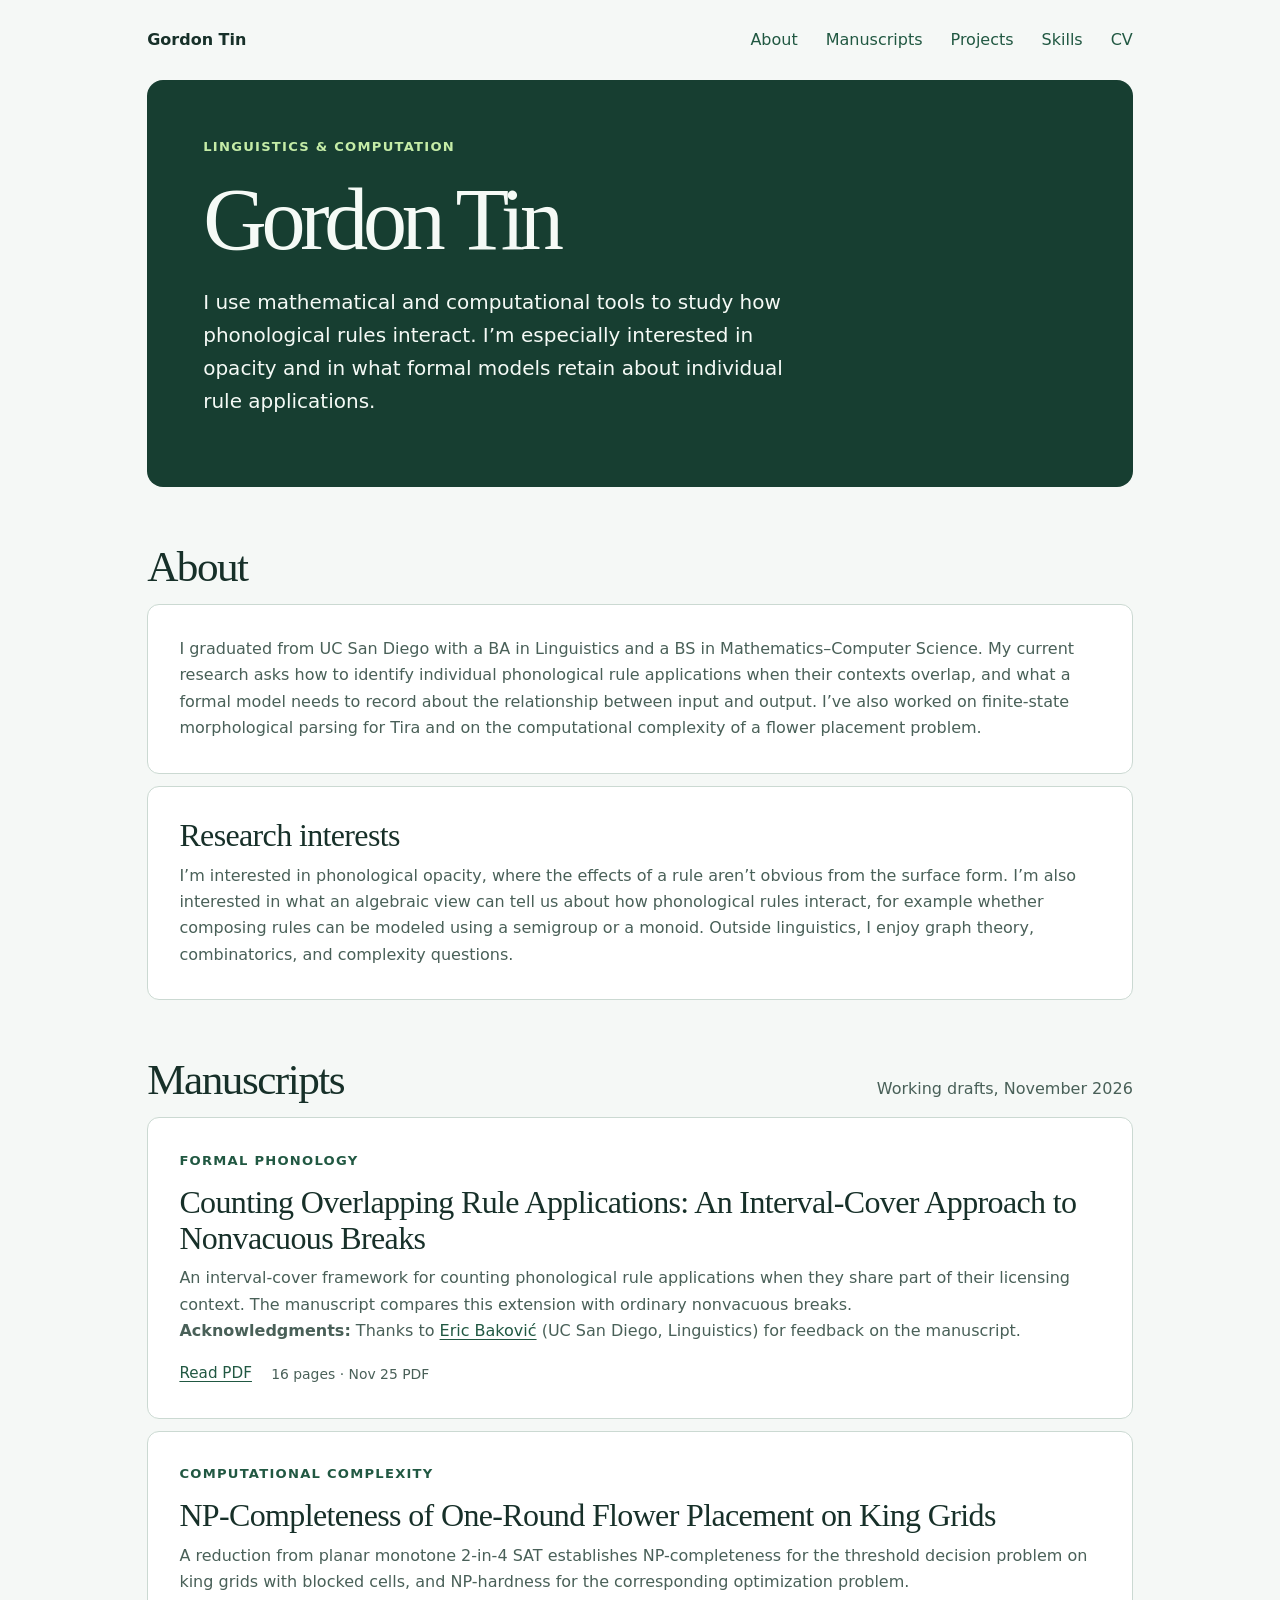
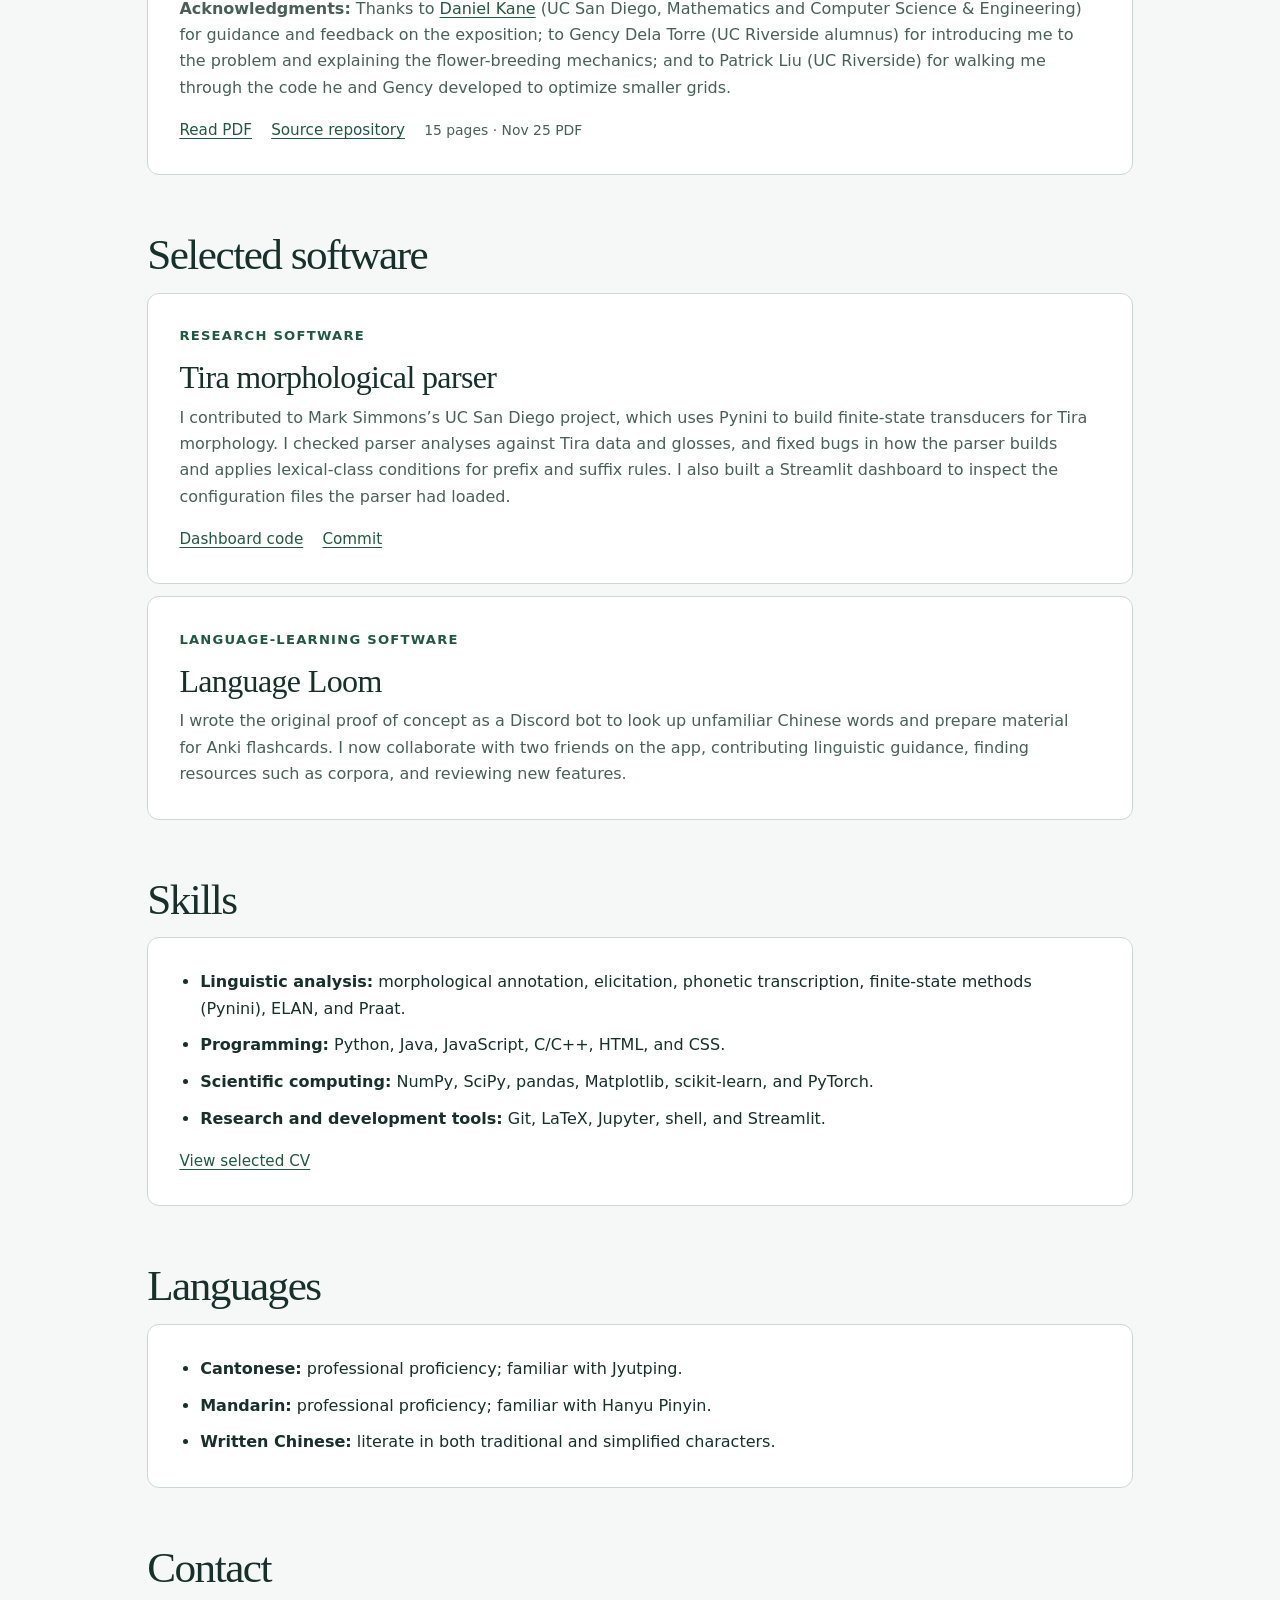
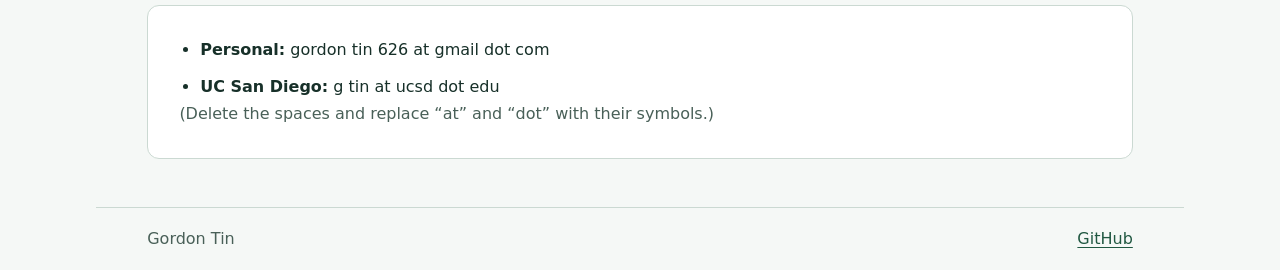
==== index.html @ 1d224414 "Highlight algebraic questions about phonological rule composition" ====
<!doctype html>
<html lang="en"><head><meta charset="utf-8"><meta name="viewport" content="width=device-width, initial-scale=1">
<title>Gordon Tin | Research</title><meta name="description" content="Gordon Tin’s research on phonological rule interaction and computational complexity.">
<link rel="stylesheet" href="style.css"></head>
<body>
<a class="skip" href="#main">Skip to content</a>
<header class="shell head"><a class="brand" href="./">Gordon Tin</a><nav aria-label="Main"><a href="#about">About</a><a href="#papers">Manuscripts</a><a href="#projects">Projects</a><a href="#skills">Skills</a><a href="cv.html">CV</a></nav></header>
<main id="main" class="shell">
<section class="hero" aria-labelledby="name">
<div><p class="eyebrow">Linguistics &amp; computation</p><h1 id="name">Gordon Tin</h1><p class="lead">I use mathematical and computational tools to study how phonological rules interact. I’m especially interested in opacity and in what formal models retain about individual rule applications.</p></div>
</section>
<section id="about" aria-labelledby="about-title">
<div class="section-head"><h2 id="about-title">About</h2></div>
<div class="entry">
<p>I graduated from UC San Diego with a BA in Linguistics and a BS in Mathematics–Computer Science. My current research asks how to identify individual phonological rule applications when their contexts overlap, and what a formal model needs to record about the relationship between input and output. I’ve also worked on finite-state morphological parsing for Tira and on the computational complexity of a flower placement problem.</p>
</div>
<div class="entry">
<h3>Research interests</h3>
<p>I’m interested in phonological opacity, where the effects of a rule aren’t obvious from the surface form. I’m also interested in what an algebraic view can tell us about how phonological rules interact, for example whether composing rules can be modeled using a semigroup or a monoid. Outside linguistics, I enjoy graph theory, combinatorics, and complexity questions.</p>
</div>
</section>
<section id="papers" aria-labelledby="papers-title">
<div class="section-head"><h2 id="papers-title">Manuscripts</h2><p>Working drafts, November 2026</p></div>
<article class="entry">
<p class="eyebrow">Formal phonology</p>
<h3>Counting Overlapping Rule Applications: An Interval-Cover Approach to Nonvacuous Breaks</h3>
<p>An interval-cover framework for counting phonological rule applications when they share part of their licensing context. The manuscript compares this extension with ordinary nonvacuous breaks.</p>
<p><strong>Acknowledgments:</strong> Thanks to <a href="https://linguistics.ucsd.edu/people/faculty/profiles/eric-bakovic.html">Eric Baković</a> (UC San Diego, Linguistics) for feedback on the manuscript.</p>
<div class="links"><a href="papers/overlapping-rule-applications.pdf">Read PDF</a><span>16 pages · Nov 25 PDF</span></div>
</article>
<article class="entry">
<p class="eyebrow">Computational complexity</p>
<h3>NP-Completeness of One-Round Flower Placement on King Grids</h3>
<p>A reduction from planar monotone 2-in-4 SAT establishes NP-completeness for the threshold decision problem on king grids with blocked cells, and NP-hardness for the corresponding optimization problem.</p>
<p><strong>Acknowledgments:</strong> Thanks to <a href="https://cse.ucsd.edu/people/faculty-profiles/daniel-m-kane">Daniel Kane</a> (UC San Diego, Mathematics and Computer Science &amp; Engineering) for guidance and feedback on the exposition; to Gency Dela Torre (UC Riverside alumnus) for introducing me to the problem and explaining the flower-breeding mechanics; and to Patrick Liu (UC Riverside) for walking me through the code he and Gency developed to optimize smaller grids.</p>
<div class="links"><a href="papers/flower-placement.pdf">Read PDF</a><a href="https://github.com/Eurypema/The-Flower-Placement-Optimization-Problem-Complexity-and-Approximations">Source repository</a><span>15 pages · Nov 25 PDF</span></div>
</article>
</section>
<section id="projects" aria-labelledby="projects-title">
<div class="section-head"><h2 id="projects-title">Selected software</h2></div>
<article class="entry"><p class="eyebrow">Research software</p><h3>Tira morphological parser</h3><p>I contributed to Mark Simmons’s UC San Diego project, which uses Pynini to build finite-state transducers for Tira morphology. I checked parser analyses against Tira data and glosses, and fixed bugs in how the parser builds and applies lexical-class conditions for prefix and suffix rules. I also built a Streamlit dashboard to inspect the configuration files the parser had loaded.</p>
<div class="links"><a href="https://github.com/markjosims/parC/blob/e9a578e240103ad35767c88d731b998d30eb1cf1/src/app.py#L142-L204">Dashboard code</a><a href="https://github.com/markjosims/parC/commit/e9a578e240103ad35767c88d731b998d30eb1cf1">Commit</a></div></article>
<article class="entry">
<p class="eyebrow">Language-learning software</p>
<h3>Language Loom</h3>
<p>I wrote the original proof of concept as a Discord bot to look up unfamiliar Chinese words and prepare material for Anki flashcards. I now collaborate with two friends on the app, contributing linguistic guidance, finding resources such as corpora, and reviewing new features.</p>
</article>
</section>
<section id="skills" aria-labelledby="skills-title">
<div class="section-head"><h2 id="skills-title">Skills</h2></div>
<div class="entry">
<ul>
<li><strong>Linguistic analysis:</strong> morphological annotation, elicitation, phonetic transcription, finite-state methods (Pynini), ELAN, and Praat.</li>
<li><strong>Programming:</strong> Python, Java, JavaScript, C/C++, HTML, and CSS.</li>
<li><strong>Scientific computing:</strong> NumPy, SciPy, pandas, Matplotlib, scikit-learn, and PyTorch.</li>
<li><strong>Research and development tools:</strong> Git, LaTeX, Jupyter, shell, and Streamlit.</li>
</ul>
<div class="links"><a href="cv.html">View selected CV</a></div>
</div>
</section>
<section id="languages" aria-labelledby="languages-title">
<div class="section-head"><h2 id="languages-title">Languages</h2></div>
<div class="entry">
<ul>
<li><strong>Cantonese:</strong> professional proficiency; familiar with Jyutping.</li>
<li><strong>Mandarin:</strong> professional proficiency; familiar with Hanyu Pinyin.</li>
<li><strong>Written Chinese:</strong> literate in both traditional and simplified characters.</li>
</ul>
</div>
</section>
<section id="contact" aria-labelledby="contact-title">
<div class="section-head"><h2 id="contact-title">Contact</h2></div>
<div class="entry">
<ul>
<li><strong>Personal:</strong> gordon tin 626 at gmail dot com</li>
<li><strong>UC San Diego:</strong> g tin at ucsd dot edu</li>
</ul>
<p>(Delete the spaces and replace “at” and “dot” with their symbols.)</p>
</div>
</section>
</main>
<footer class="shell foot"><span>Gordon Tin</span><a href="https://github.com/Eurypema">GitHub</a></footer>
</body></html>
---- style.css ----
:root{color-scheme:light;--page:#f5f8f6;--paper:#fff;--ink:#173029;--muted:#496058;--line:#cbd9d2;--forest:#173e31;--accent:#215842}*{box-sizing:border-box}html{scroll-behavior:smooth}body{margin:0;background:var(--page);color:var(--ink);font:1rem/1.65 system-ui,sans-serif}.shell{max-width:68rem;margin:auto;padding-inline:clamp(1.15rem,4vw,3.25rem)}a{color:var(--accent);text-underline-offset:.21em}a:hover{text-decoration-thickness:2px}:focus-visible{outline:3px solid #ba690e;outline-offset:5px}.skip{position:absolute;left:1rem;top:-9rem;background:white;padding:.55rem;z-index:2}.skip:focus{top:1rem}.head{display:flex;align-items:center;justify-content:space-between;gap:1rem;min-height:5rem}.head a{text-decoration:none}.head nav{display:flex;flex-wrap:wrap;gap:.15rem clamp(.75rem,3vw,1.75rem)}.head nav a{padding:.45rem 0}.head nav a:hover,.head nav a[aria-current]{text-decoration:underline}.brand{font-weight:760;color:var(--ink);white-space:nowrap}.hero{padding:clamp(1.6rem,5vw,3.5rem);background:var(--forest);color:#f5faf6;border-radius:1rem}.eyebrow{margin:0 0 .85rem;font-size:.82rem;font-weight:760;letter-spacing:.095em;text-transform:uppercase;color:var(--accent)}.hero .eyebrow{color:#c5eca7}h1,h2,h3{font-family:Georgia,'Times New Roman',serif;font-weight:500;line-height:1.12}h1{font-size:clamp(3rem,8vw,5.5rem);letter-spacing:-.06em;margin:0 0 1rem}h2{font-size:clamp(1.95rem,5vw,2.7rem);letter-spacing:-.035em;margin:0}h3{font-size:clamp(1.4rem,3.4vw,2rem);letter-spacing:-.02em;margin:0 0 .55rem}.lead{font-size:clamp(1.06rem,2vw,1.25rem);max-width:38rem;margin:.15rem 0 .8rem}.bio{color:#d1e4d7;margin:0}section+section,.curriculum section{margin-top:clamp(2rem,6vw,3.5rem)}.section-head{display:flex;align-items:baseline;justify-content:space-between;gap:.45rem 1rem;flex-wrap:wrap;margin-bottom:.8rem}.section-head p,.entry p:not(.eyebrow){margin:0;color:var(--muted)}.entry{background:var(--paper);border:1px solid var(--line);border-radius:.75rem;padding:clamp(1.15rem,3.2vw,1.95rem);margin-bottom:.75rem}.entry p:not(.eyebrow){max-width:57rem}.links{display:flex;align-items:center;flex-wrap:wrap;gap:.55rem 1.2rem;margin-top:1.06rem;font-size:.95rem}.links span{color:var(--muted);font-size:.87rem}.primary{display:inline-block;background:var(--accent);color:white;border-radius:.4rem;padding:.43rem .82rem;text-decoration:none;font-weight:700}.primary:hover{background:var(--forest)}.foot{margin-top:3rem;display:flex;justify-content:space-between;gap:1rem;border-top:1px solid var(--line);padding-block:1.1rem;color:var(--muted)}.curriculum{padding-top:1.5rem}.entry ul{margin:0;padding-left:1.3rem}.entry li+li{margin-top:.65rem}@media(max-width:600px){.head{align-items:flex-start;flex-direction:column;justify-content:center;gap:.15rem;padding-block:.65rem}.links{gap:.45rem .85rem}}@media(prefers-reduced-motion:reduce){html{scroll-behavior:auto}}
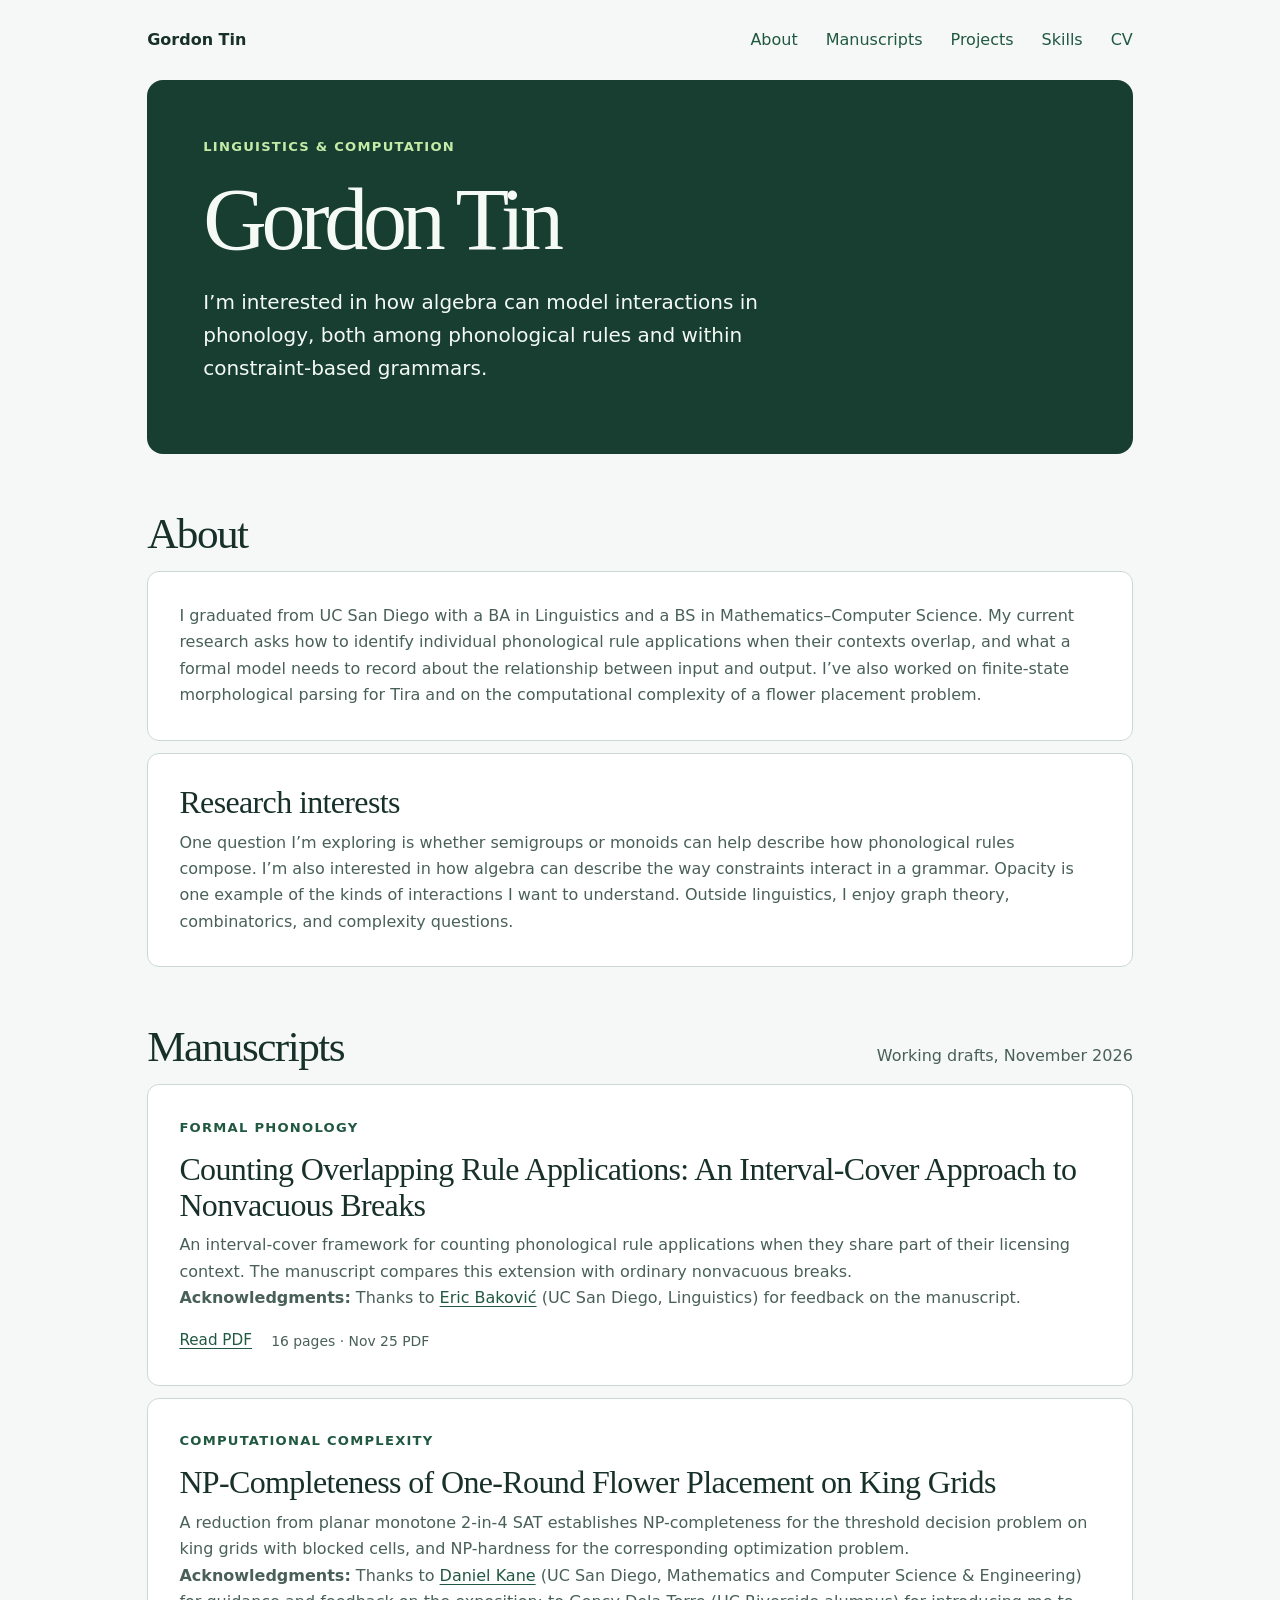
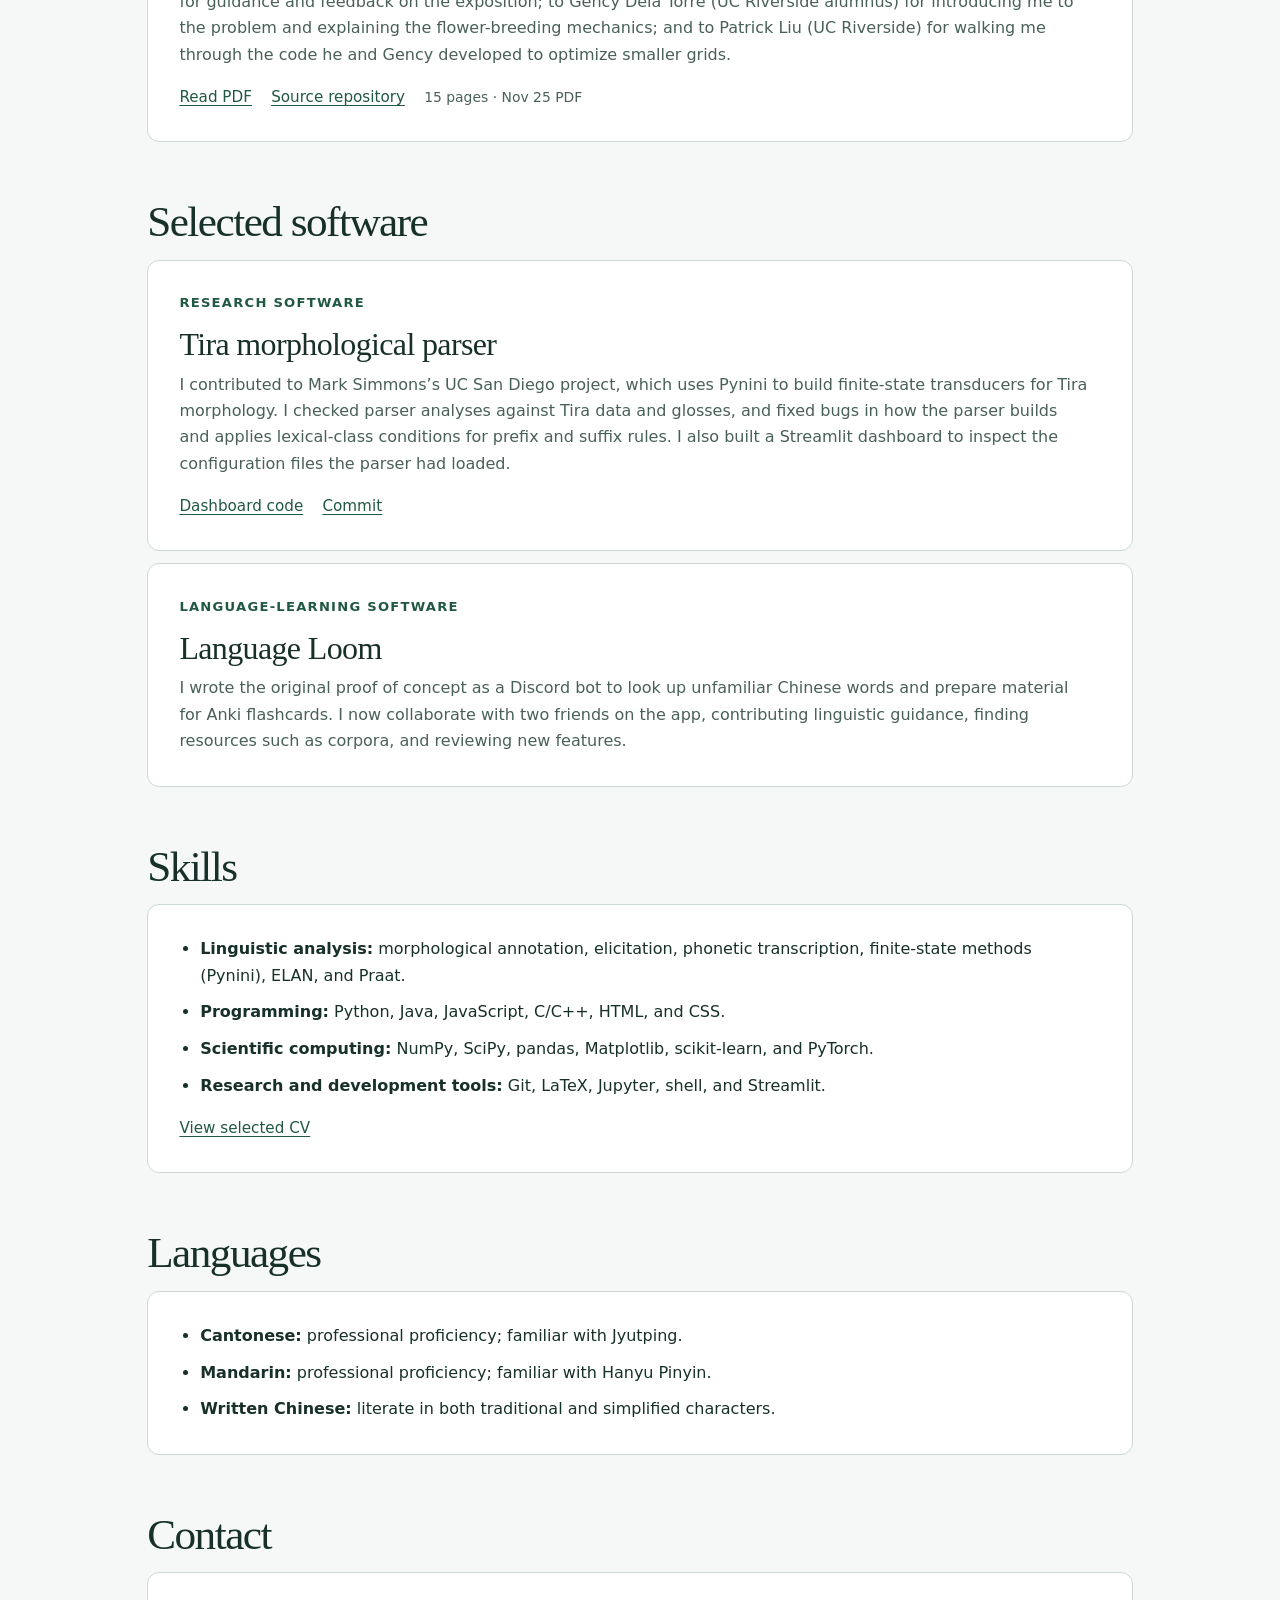
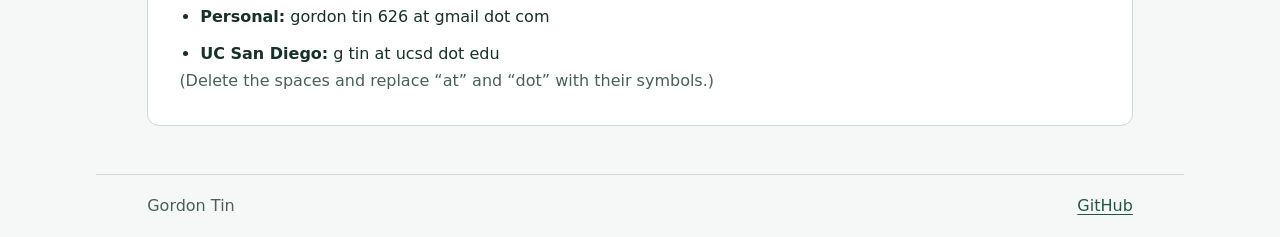
==== commit 7609aeb4: "Center algebraic modeling in the research introduction" ====
--- a/index.html
+++ b/index.html
@@ -7,7 +7,7 @@
 <header class="shell head"><a class="brand" href="./">Gordon Tin</a><nav aria-label="Main"><a href="#about">About</a><a href="#papers">Manuscripts</a><a href="#projects">Projects</a><a href="#skills">Skills</a><a href="cv.html">CV</a></nav></header>
 <main id="main" class="shell">
 <section class="hero" aria-labelledby="name">
-<div><p class="eyebrow">Linguistics &amp; computation</p><h1 id="name">Gordon Tin</h1><p class="lead">I use mathematical and computational tools to study how phonological rules interact. I’m especially interested in opacity and in what formal models retain about individual rule applications.</p></div>
+<div><p class="eyebrow">Linguistics &amp; computation</p><h1 id="name">Gordon Tin</h1><p class="lead">I’m interested in how algebra can model interactions in phonology, both among phonological rules and within constraint-based grammars.</p></div>
 </section>
 <section id="about" aria-labelledby="about-title">
 <div class="section-head"><h2 id="about-title">About</h2></div>
@@ -16,7 +16,7 @@
 </div>
 <div class="entry">
 <h3>Research interests</h3>
-<p>I’m interested in phonological opacity, where the effects of a rule aren’t obvious from the surface form. I’m also interested in what an algebraic view can tell us about how phonological rules interact, for example whether composing rules can be modeled using a semigroup or a monoid. Outside linguistics, I enjoy graph theory, combinatorics, and complexity questions.</p>
+<p>One question I’m exploring is whether semigroups or monoids can help describe how phonological rules compose. I’m also interested in how algebra can describe the way constraints interact in a grammar. Opacity is one example of the kinds of interactions I want to understand. Outside linguistics, I enjoy graph theory, combinatorics, and complexity questions.</p>
 </div>
 </section>
 <section id="papers" aria-labelledby="papers-title">
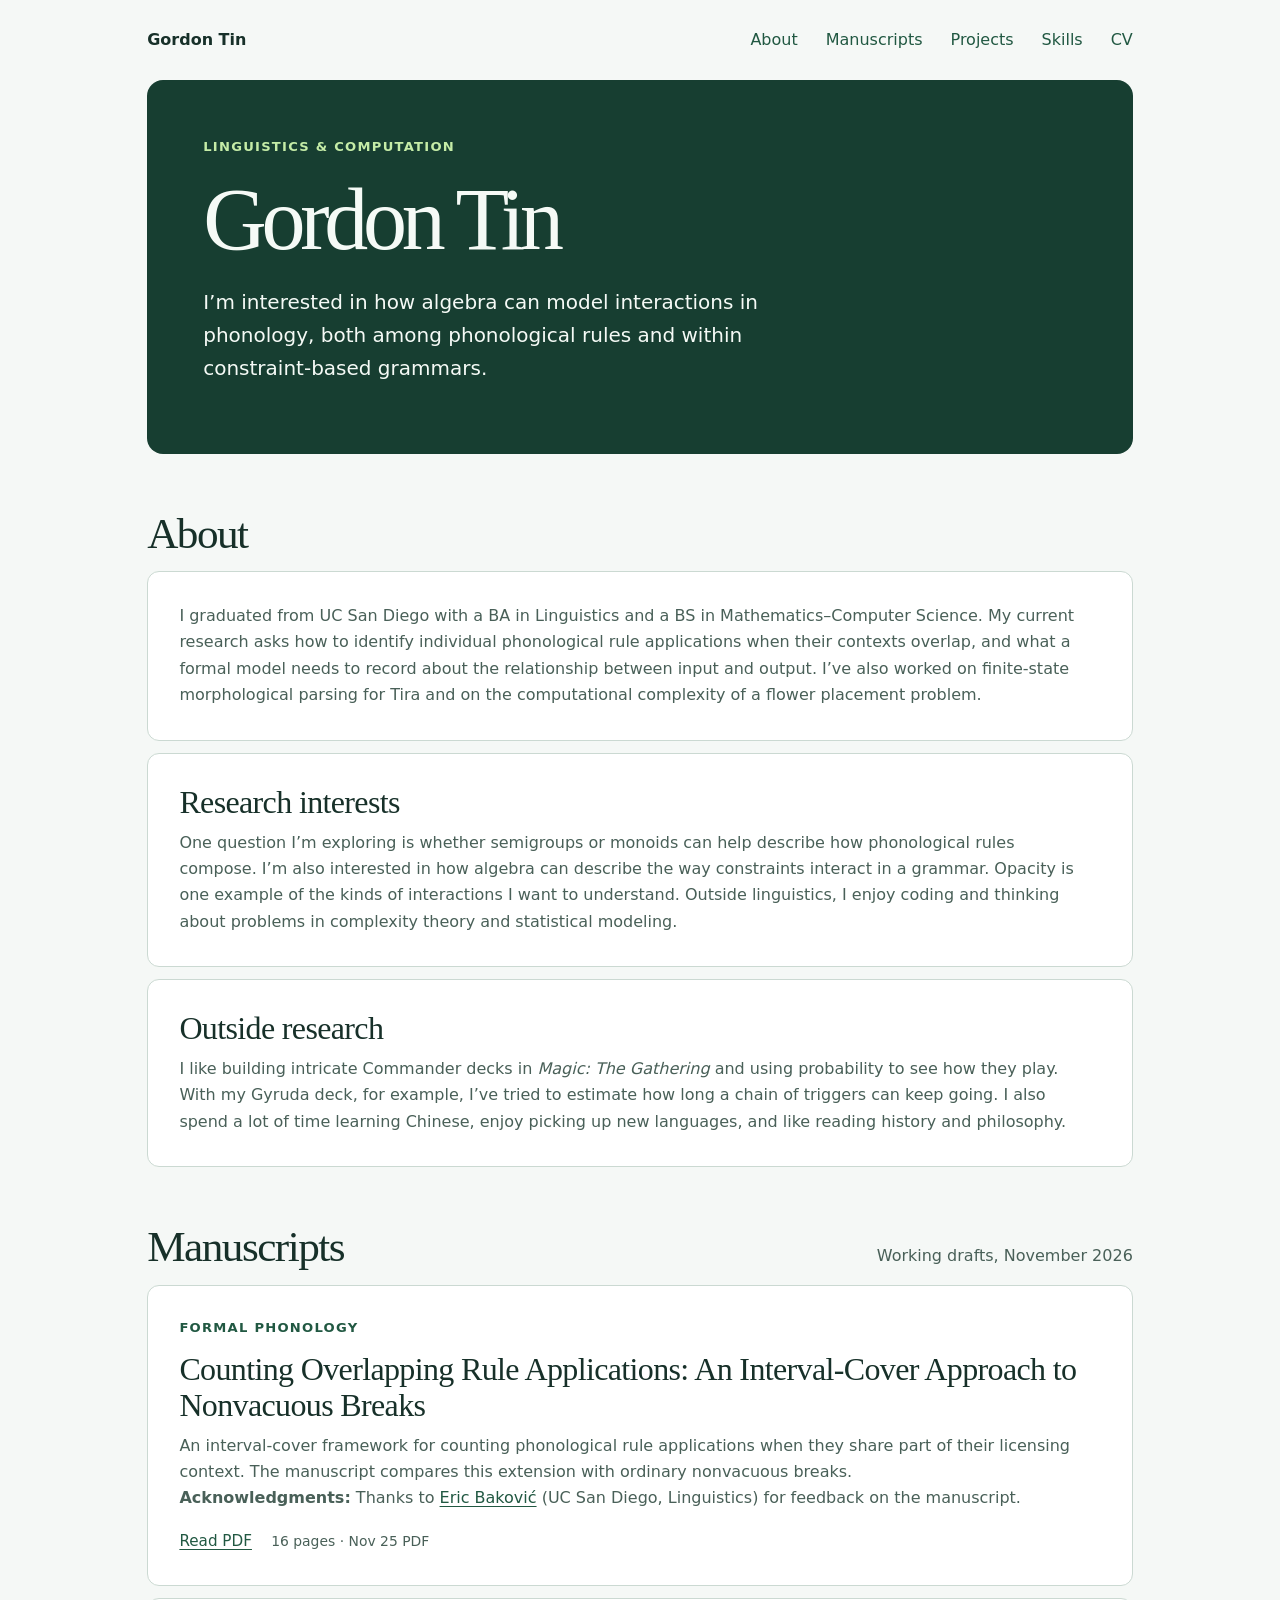
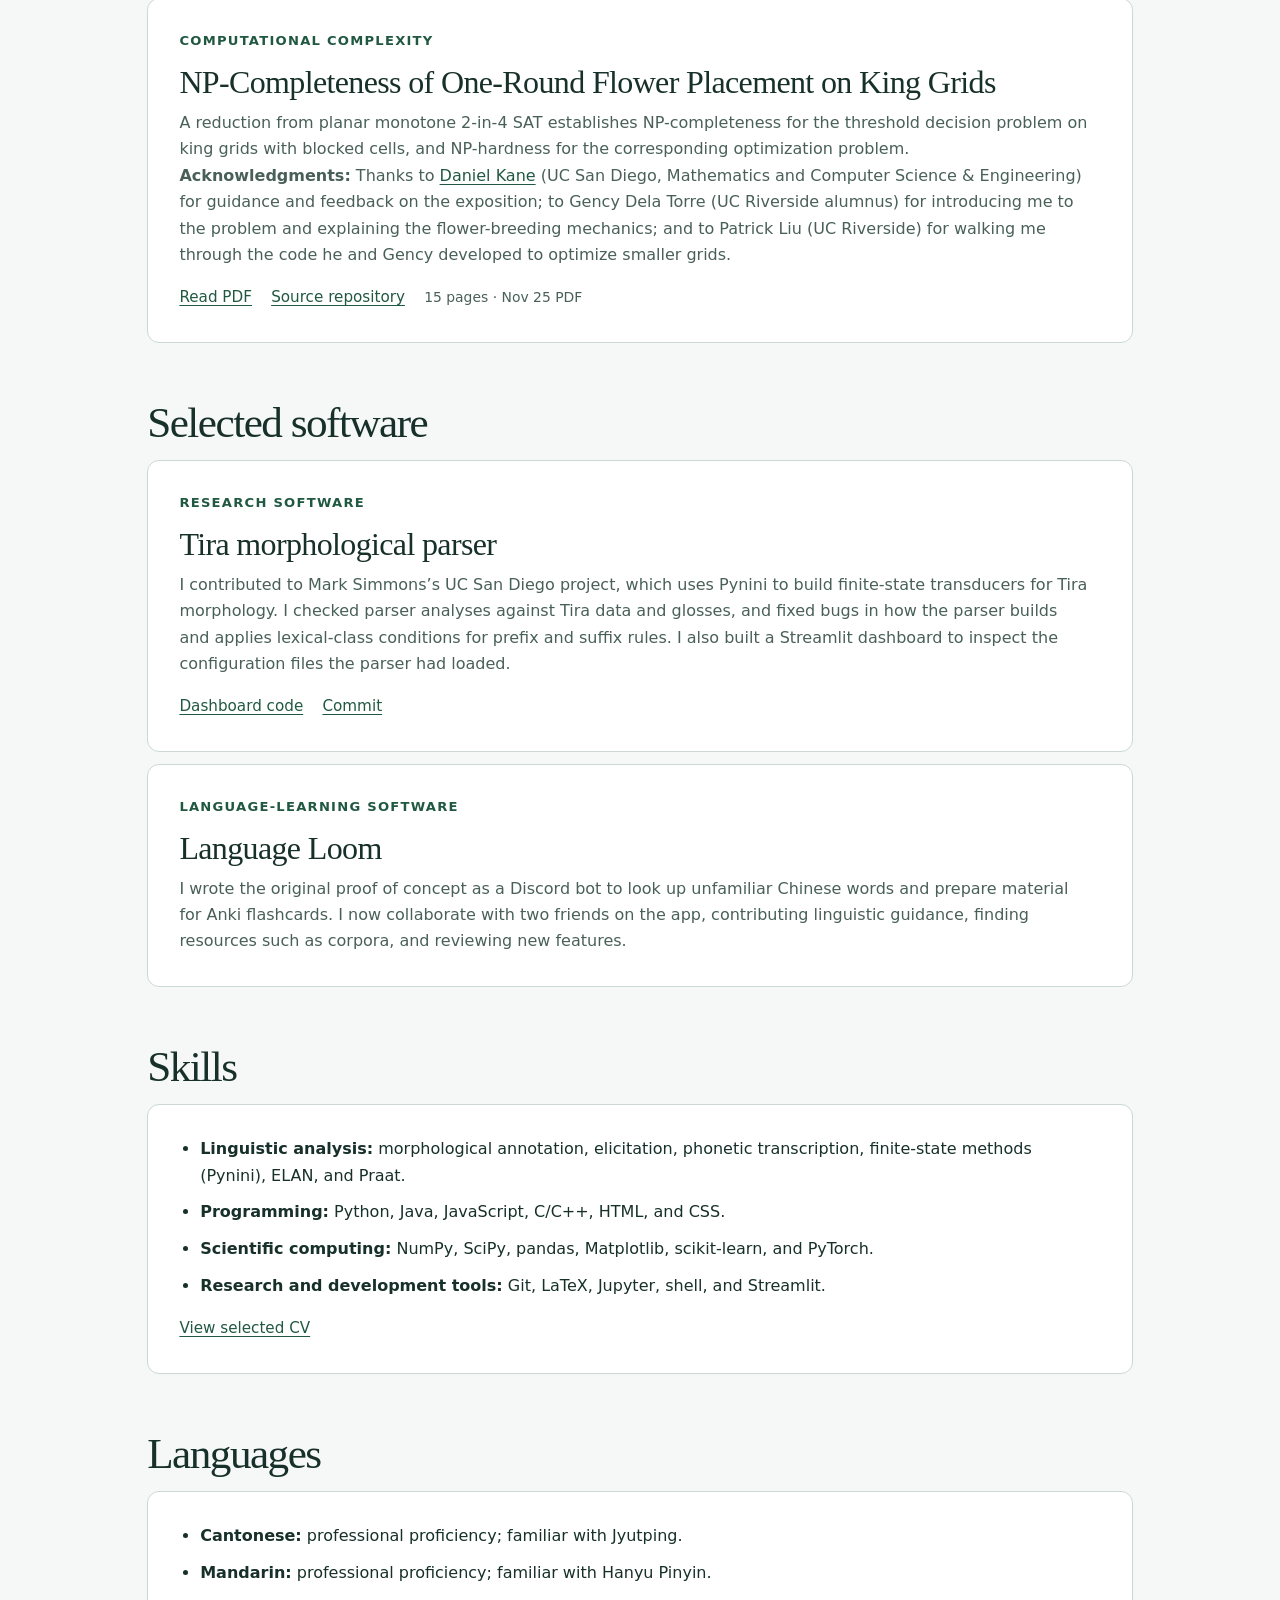
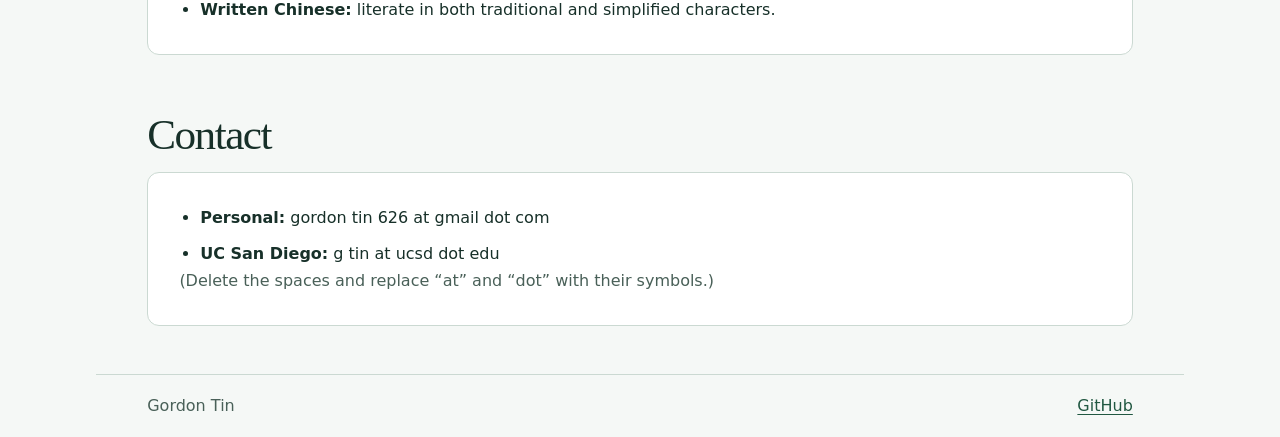
==== commit 6306c51c: "Add a personal interests note under About" ====
--- a/index.html
+++ b/index.html
@@ -16,7 +16,11 @@
 </div>
 <div class="entry">
 <h3>Research interests</h3>
-<p>One question I’m exploring is whether semigroups or monoids can help describe how phonological rules compose. I’m also interested in how algebra can describe the way constraints interact in a grammar. Opacity is one example of the kinds of interactions I want to understand. Outside linguistics, I enjoy graph theory, combinatorics, and complexity questions.</p>
+<p>One question I’m exploring is whether semigroups or monoids can help describe how phonological rules compose. I’m also interested in how algebra can describe the way constraints interact in a grammar. Opacity is one example of the kinds of interactions I want to understand. Outside linguistics, I enjoy coding and thinking about problems in complexity theory and statistical modeling.</p>
+</div>
+<div class="entry">
+<h3>Outside research</h3>
+<p>I like building intricate Commander decks in <em>Magic: The Gathering</em> and using probability to see how they play. With my Gyruda deck, for example, I’ve tried to estimate how long a chain of triggers can keep going. I also spend a lot of time learning Chinese, enjoy picking up new languages, and like reading history and philosophy.</p>
 </div>
 </section>
 <section id="papers" aria-labelledby="papers-title">
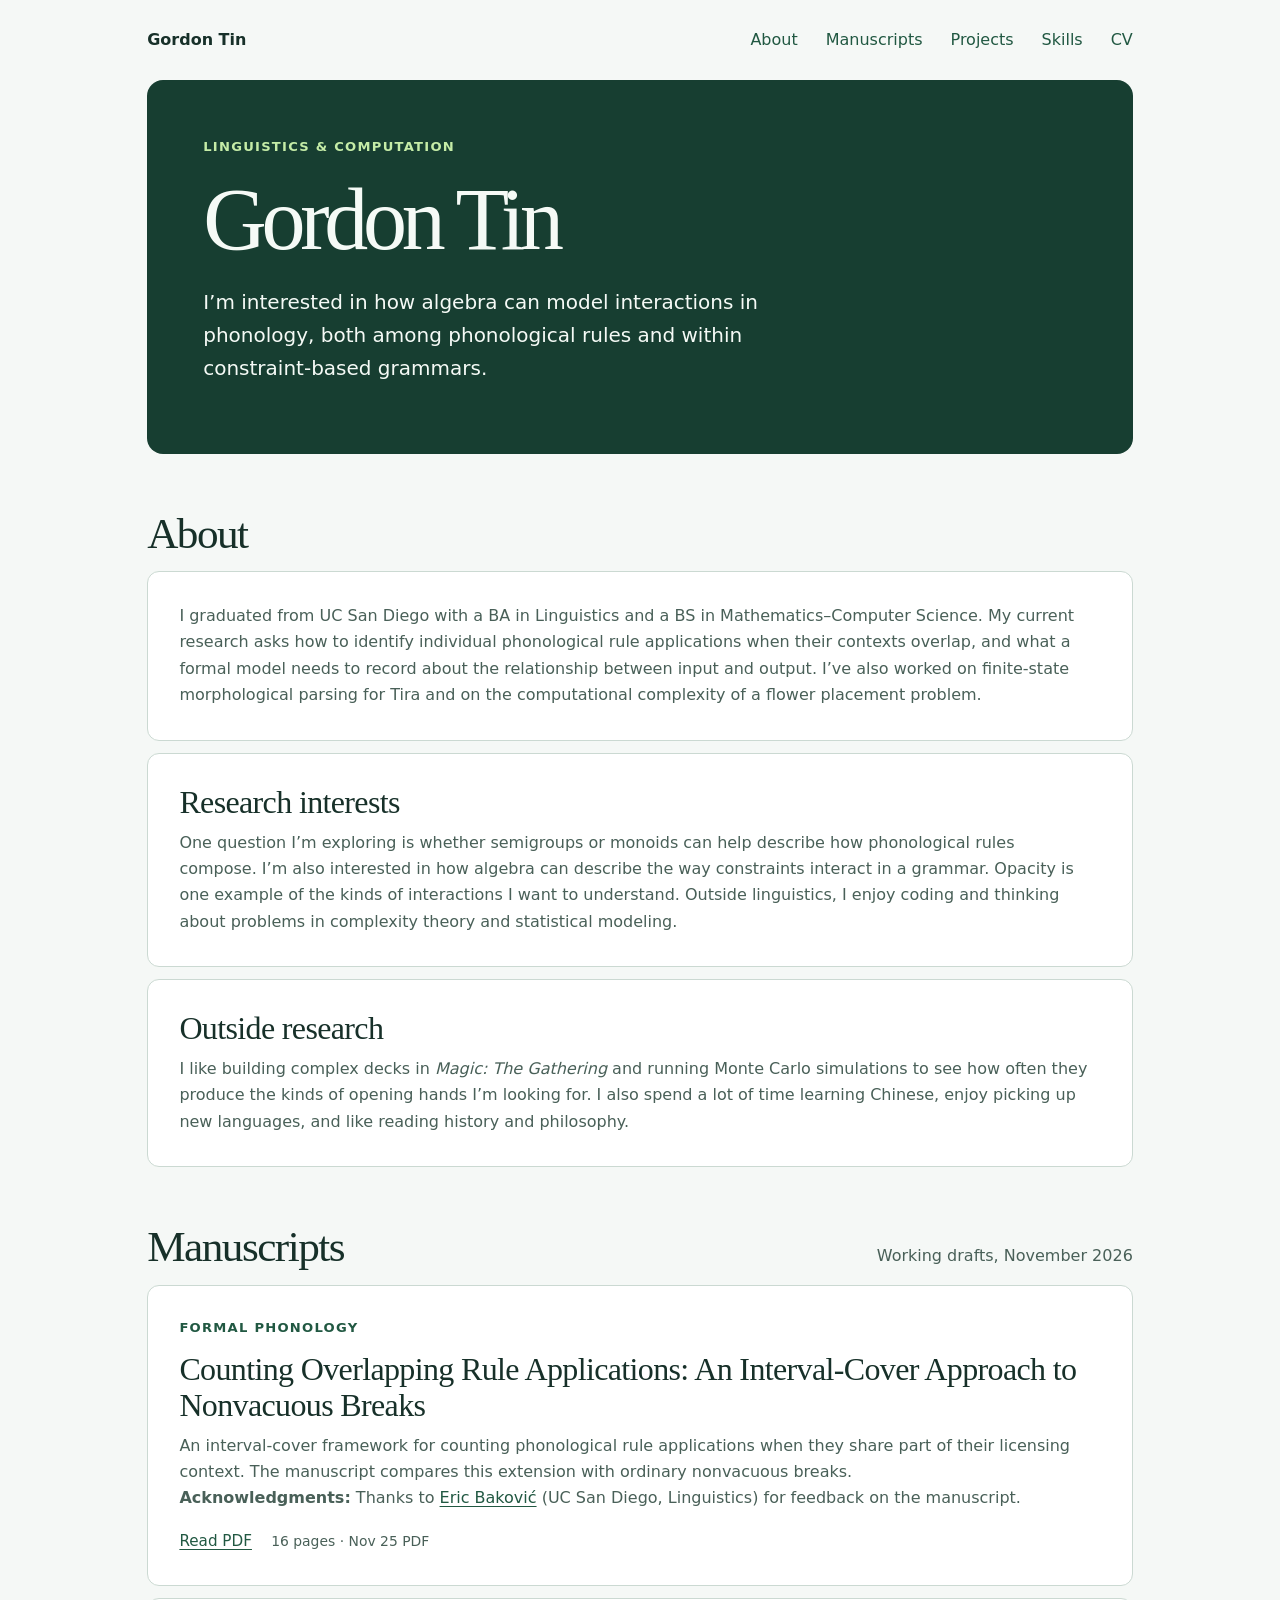
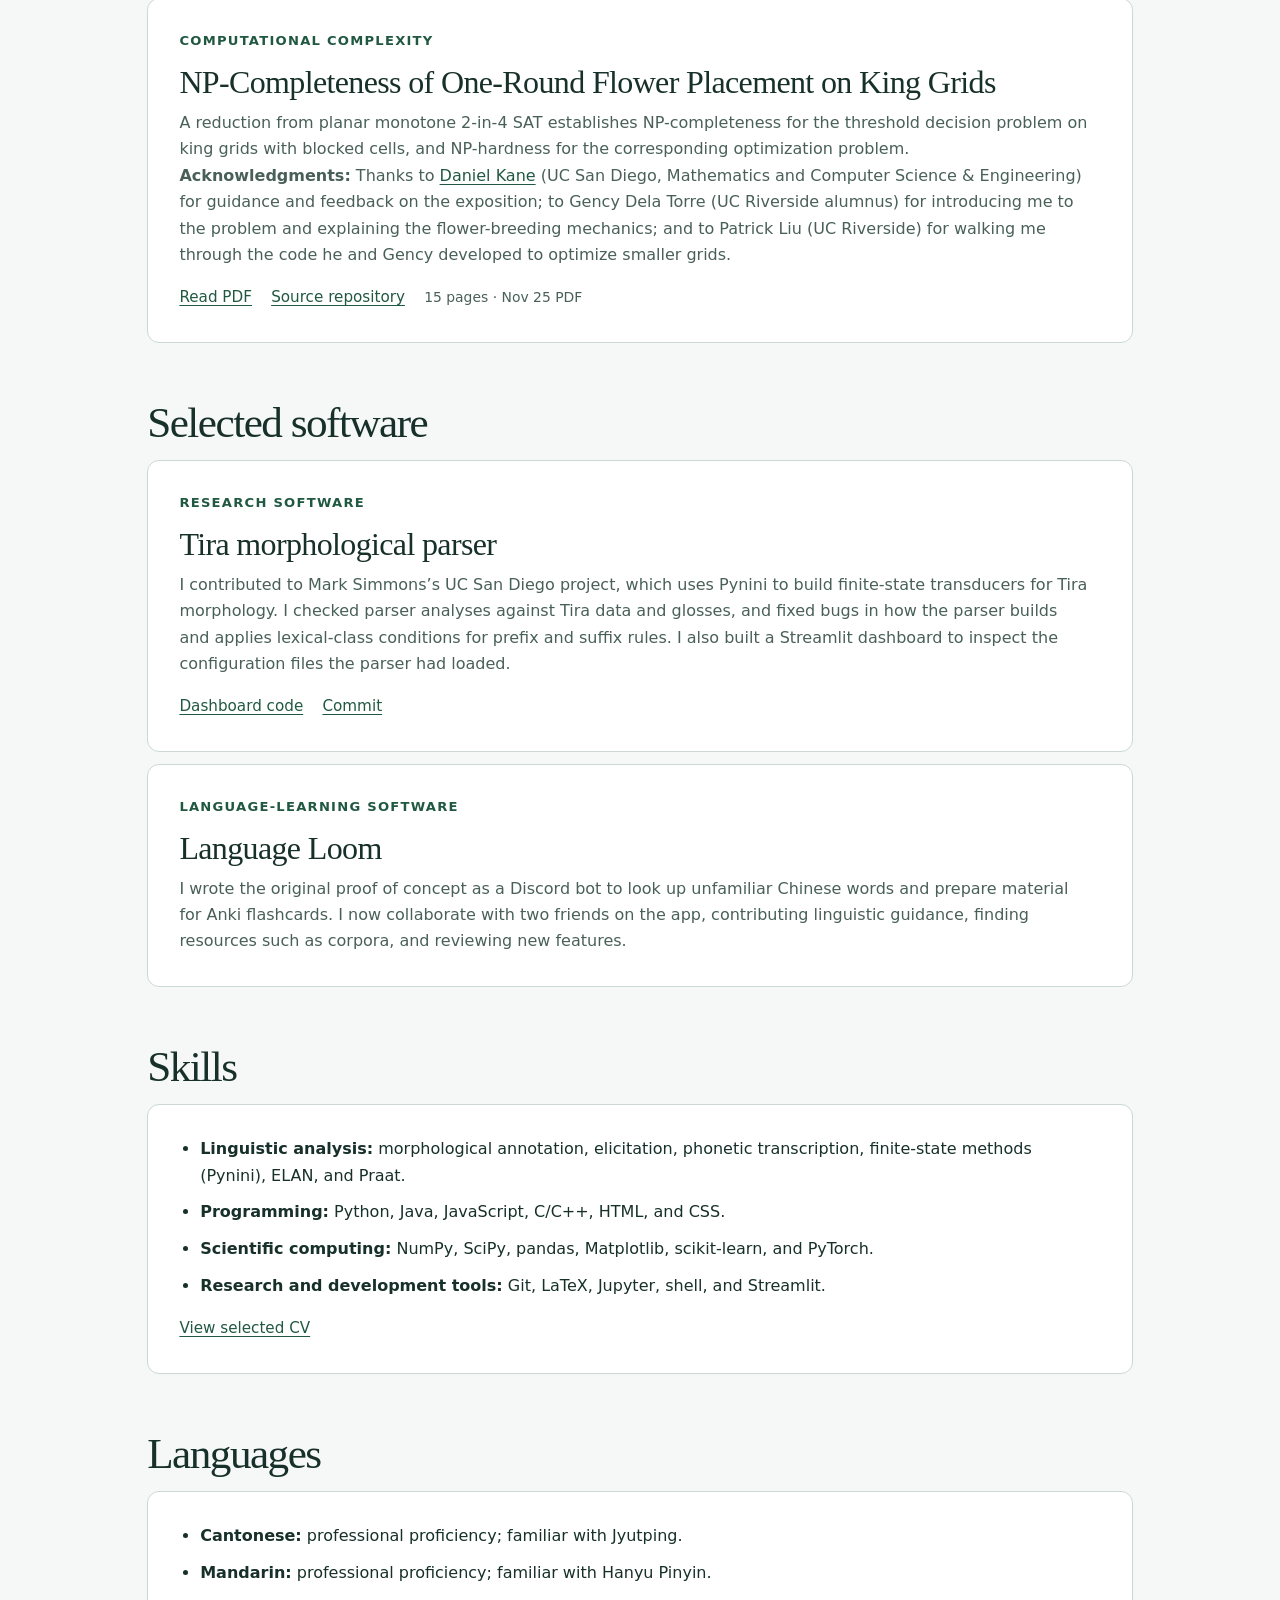
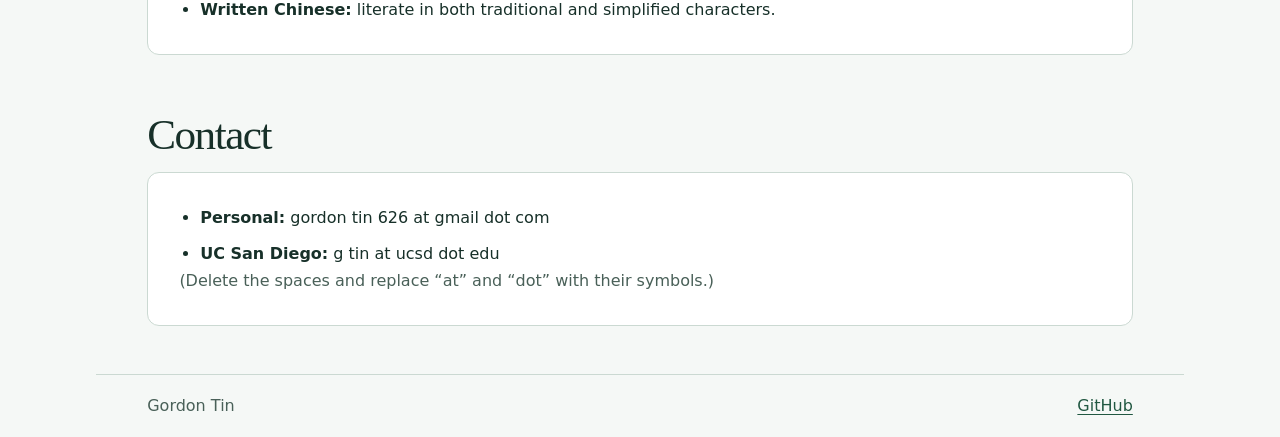
==== commit 78e41297: "Describe deckbuilding and simulation without naming a deck" ====
--- a/index.html
+++ b/index.html
@@ -20,7 +20,7 @@
 </div>
 <div class="entry">
 <h3>Outside research</h3>
-<p>I like building intricate Commander decks in <em>Magic: The Gathering</em> and using probability to see how they play. With my Gyruda deck, for example, I’ve tried to estimate how long a chain of triggers can keep going. I also spend a lot of time learning Chinese, enjoy picking up new languages, and like reading history and philosophy.</p>
+<p>I like building complex decks in <em>Magic: The Gathering</em> and running Monte Carlo simulations to see how often they produce the kinds of opening hands I’m looking for. I also spend a lot of time learning Chinese, enjoy picking up new languages, and like reading history and philosophy.</p>
 </div>
 </section>
 <section id="papers" aria-labelledby="papers-title">
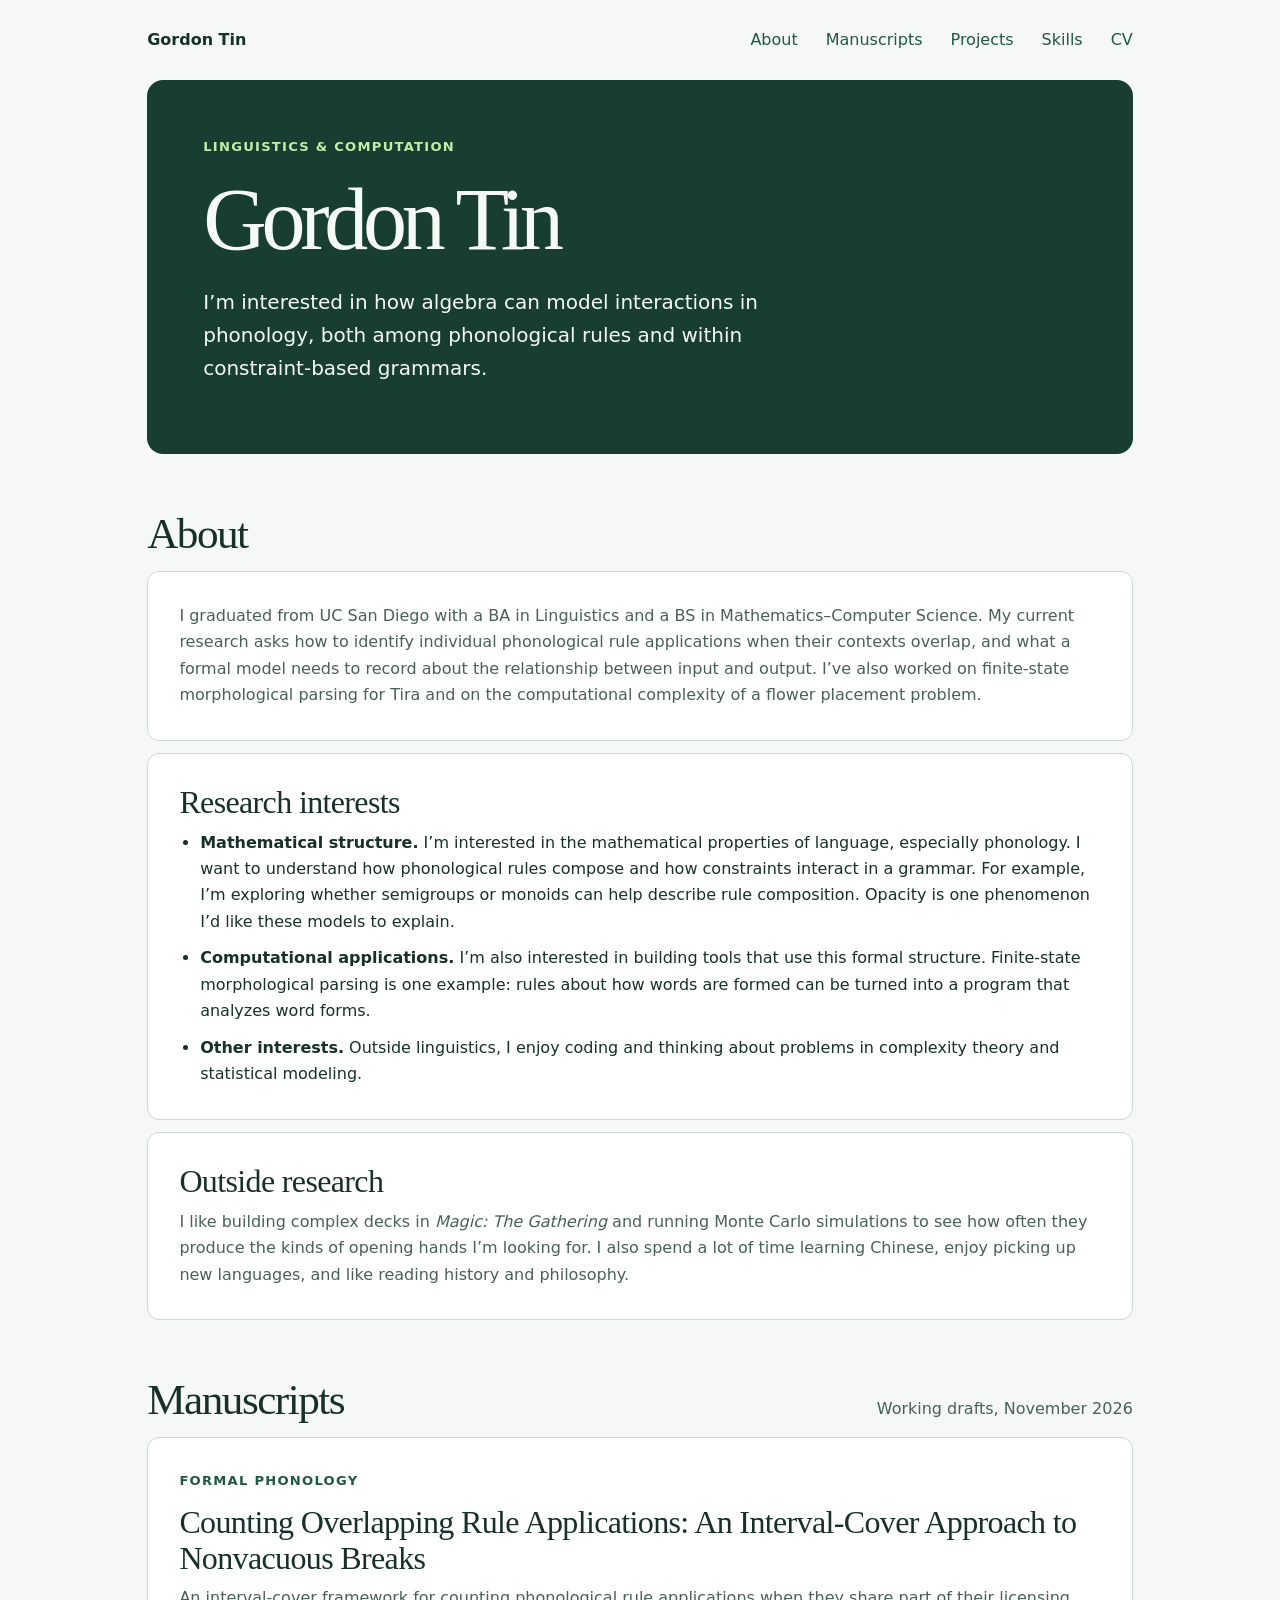
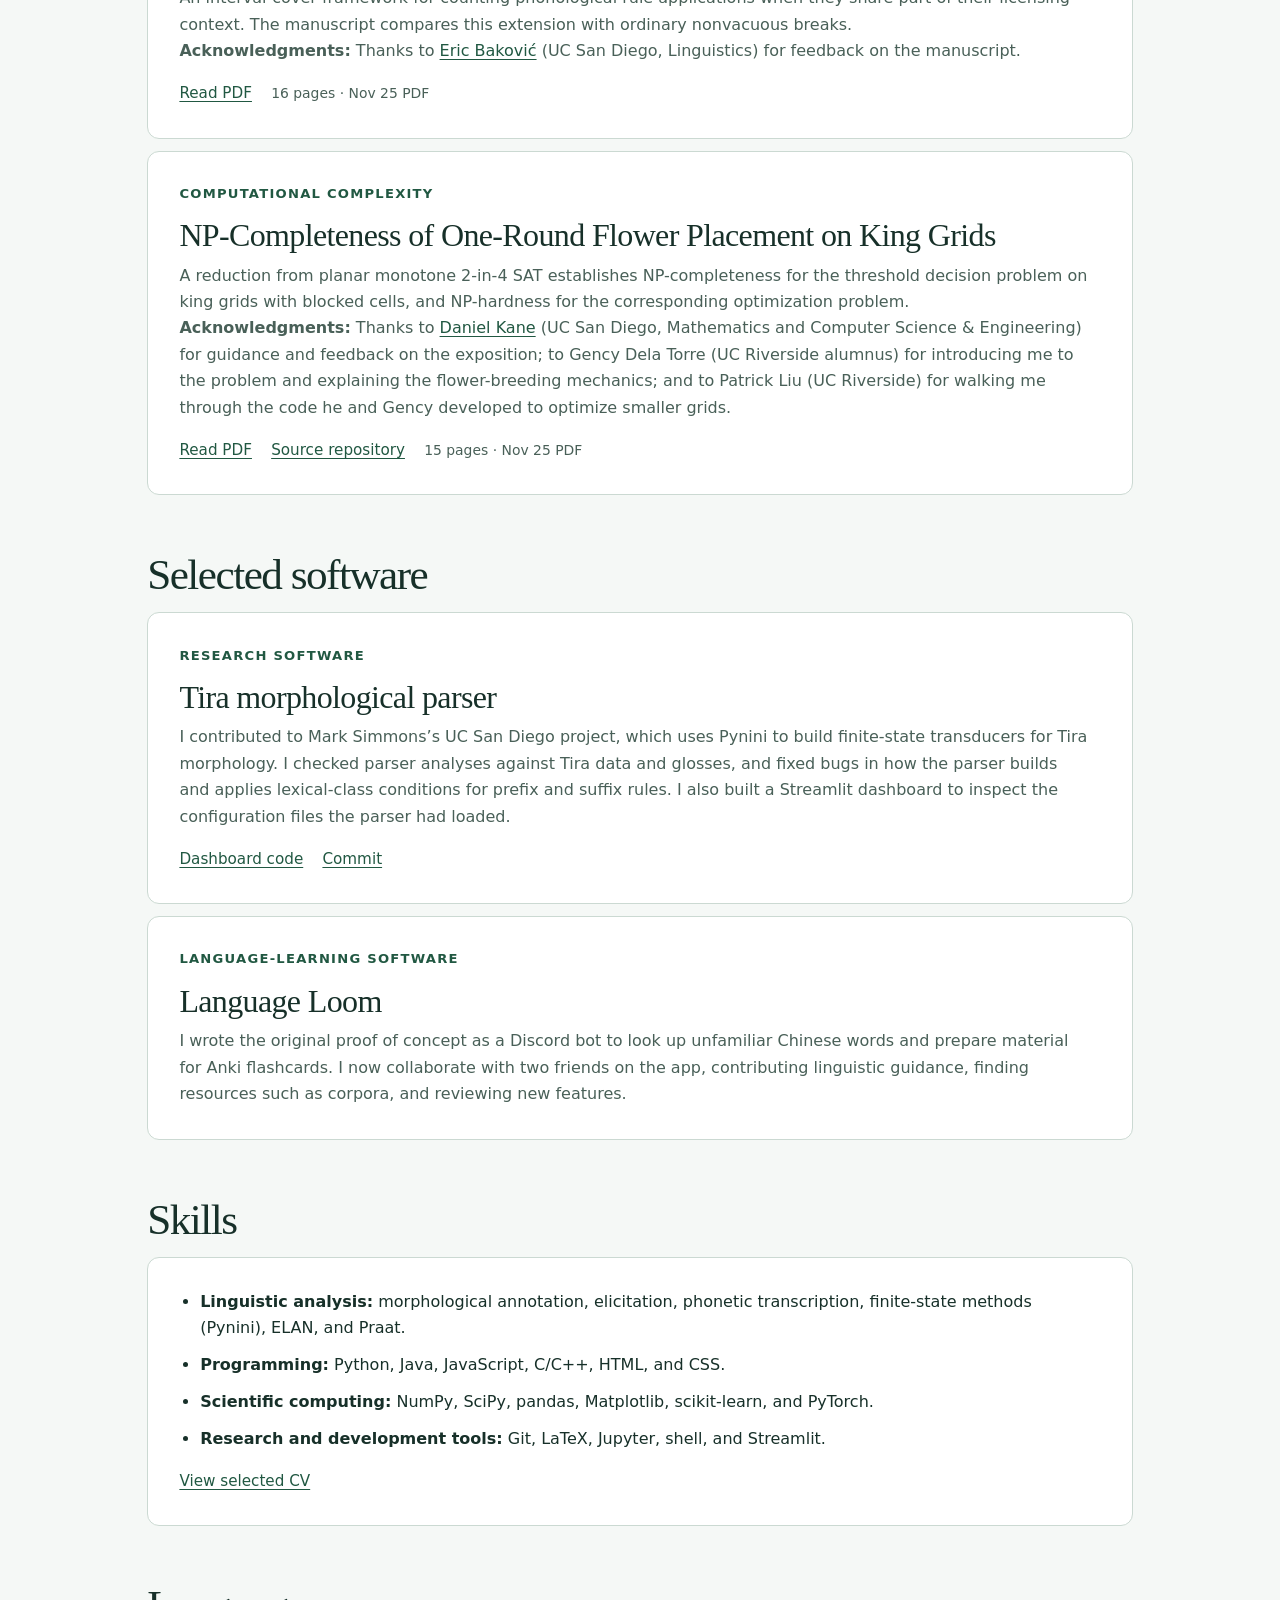
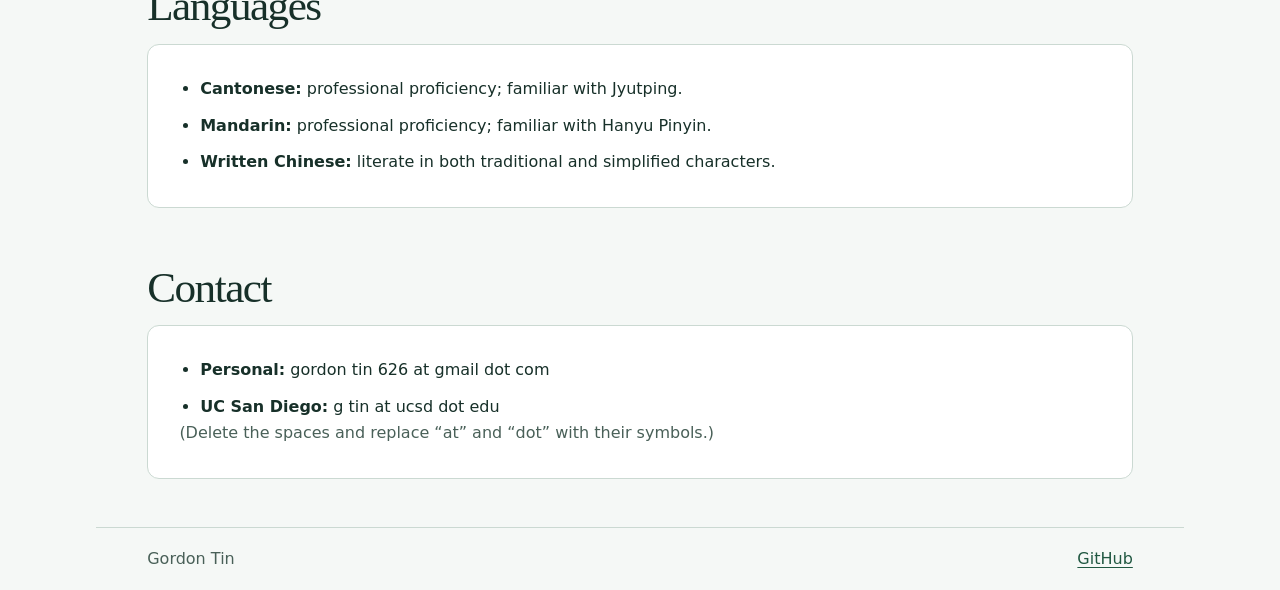
==== commit d52e700e: "Separate mathematical and applied research interests" ====
--- a/index.html
+++ b/index.html
@@ -16,7 +16,11 @@
 </div>
 <div class="entry">
 <h3>Research interests</h3>
-<p>One question I’m exploring is whether semigroups or monoids can help describe how phonological rules compose. I’m also interested in how algebra can describe the way constraints interact in a grammar. Opacity is one example of the kinds of interactions I want to understand. Outside linguistics, I enjoy coding and thinking about problems in complexity theory and statistical modeling.</p>
+<ul>
+<li><strong>Mathematical structure.</strong> I’m interested in the mathematical properties of language, especially phonology. I want to understand how phonological rules compose and how constraints interact in a grammar. For example, I’m exploring whether semigroups or monoids can help describe rule composition. Opacity is one phenomenon I’d like these models to explain.</li>
+<li><strong>Computational applications.</strong> I’m also interested in building tools that use this formal structure. Finite-state morphological parsing is one example: rules about how words are formed can be turned into a program that analyzes word forms.</li>
+<li><strong>Other interests.</strong> Outside linguistics, I enjoy coding and thinking about problems in complexity theory and statistical modeling.</li>
+</ul>
 </div>
 <div class="entry">
 <h3>Outside research</h3>
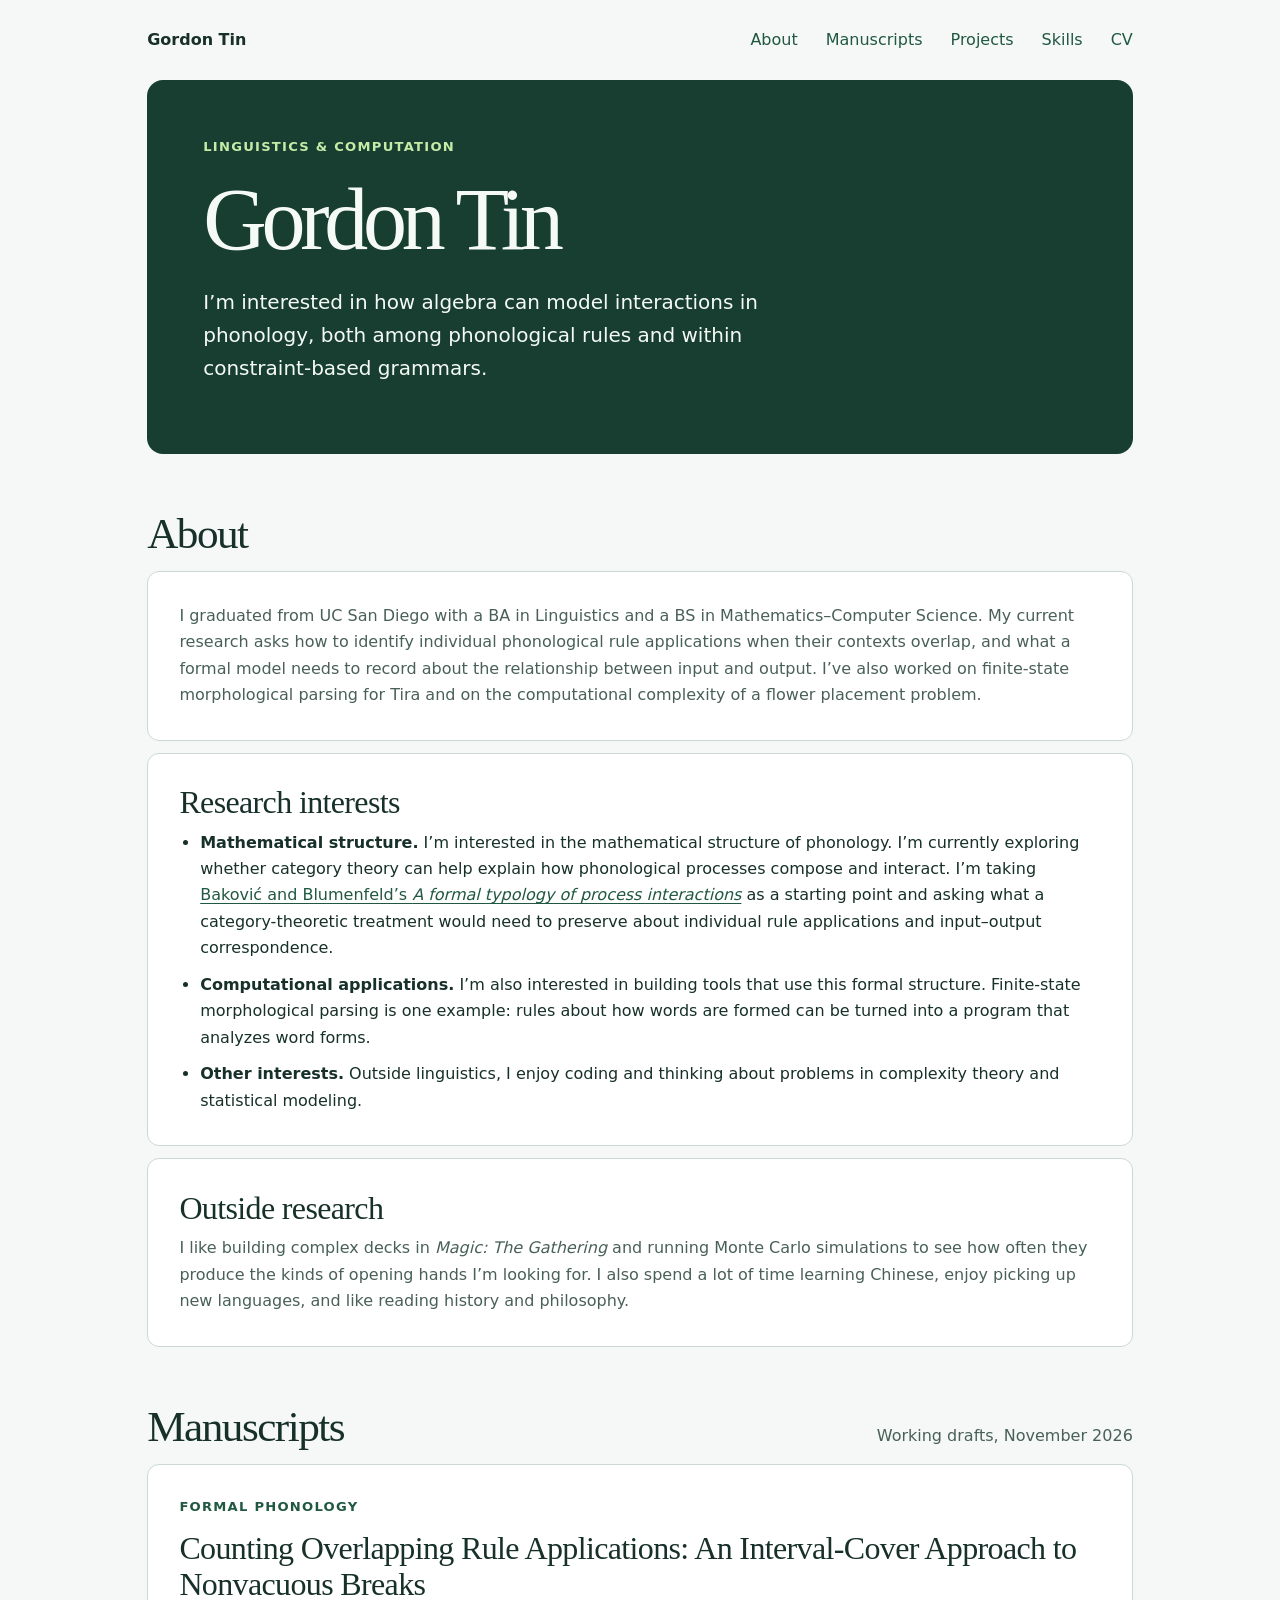
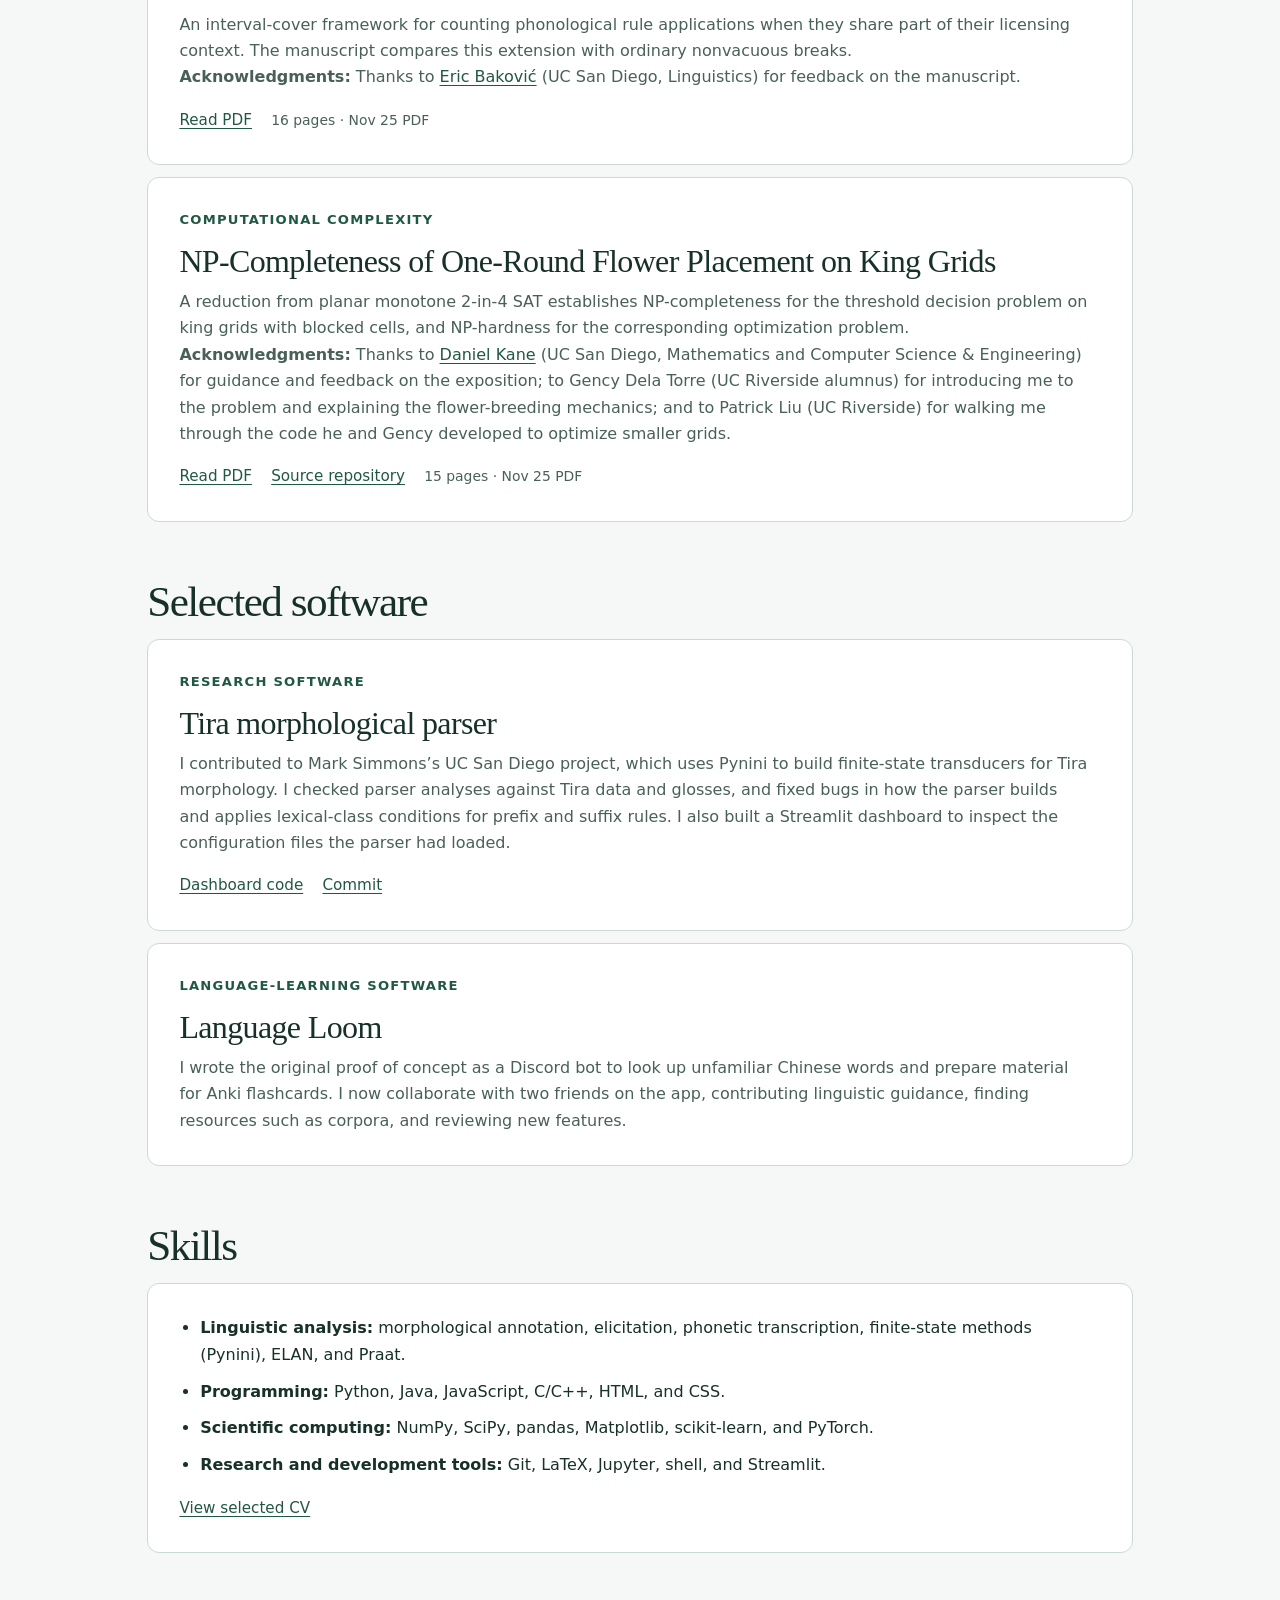
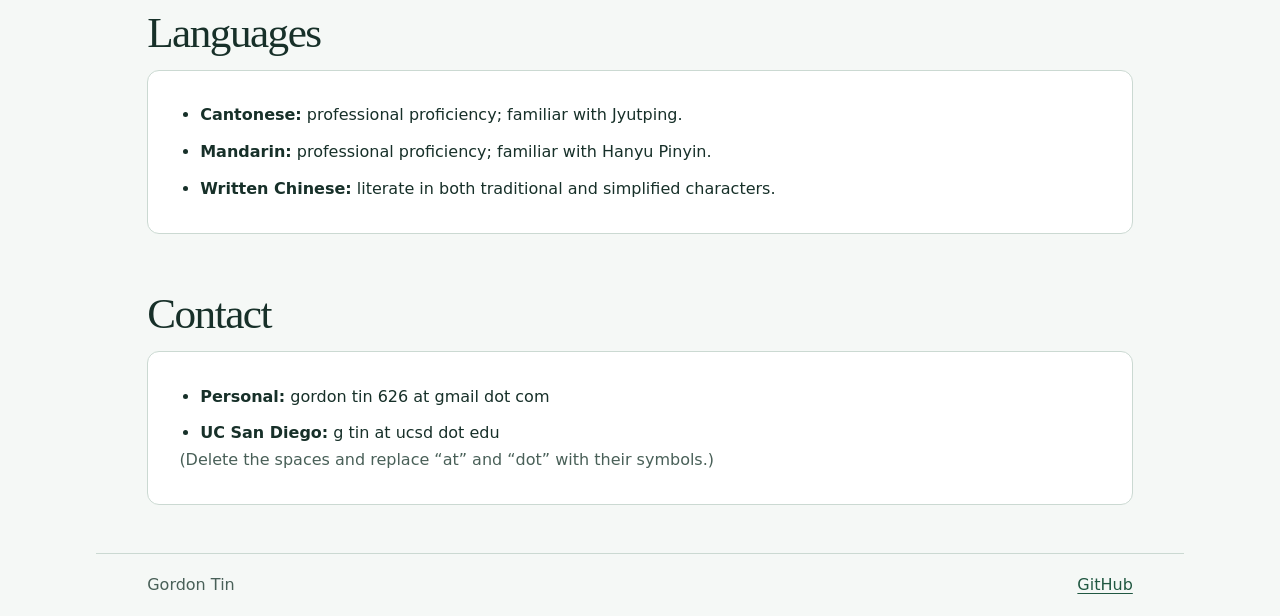
==== commit d57eec26: "Highlight ongoing category-theoretic phonology research" ====
--- a/index.html
+++ b/index.html
@@ -17,7 +17,7 @@
 <div class="entry">
 <h3>Research interests</h3>
 <ul>
-<li><strong>Mathematical structure.</strong> I’m interested in the mathematical properties of language, especially phonology. I want to understand how phonological rules compose and how constraints interact in a grammar. For example, I’m exploring whether semigroups or monoids can help describe rule composition. Opacity is one phenomenon I’d like these models to explain.</li>
+<li><strong>Mathematical structure.</strong> I’m interested in the mathematical structure of phonology. I’m currently exploring whether category theory can help explain how phonological processes compose and interact. I’m taking <a href="https://doi.org/10.3765/pda.v6art3.83">Baković and Blumenfeld’s <em>A formal typology of process interactions</em></a> as a starting point and asking what a category-theoretic treatment would need to preserve about individual rule applications and input–output correspondence.</li>
 <li><strong>Computational applications.</strong> I’m also interested in building tools that use this formal structure. Finite-state morphological parsing is one example: rules about how words are formed can be turned into a program that analyzes word forms.</li>
 <li><strong>Other interests.</strong> Outside linguistics, I enjoy coding and thinking about problems in complexity theory and statistical modeling.</li>
 </ul>
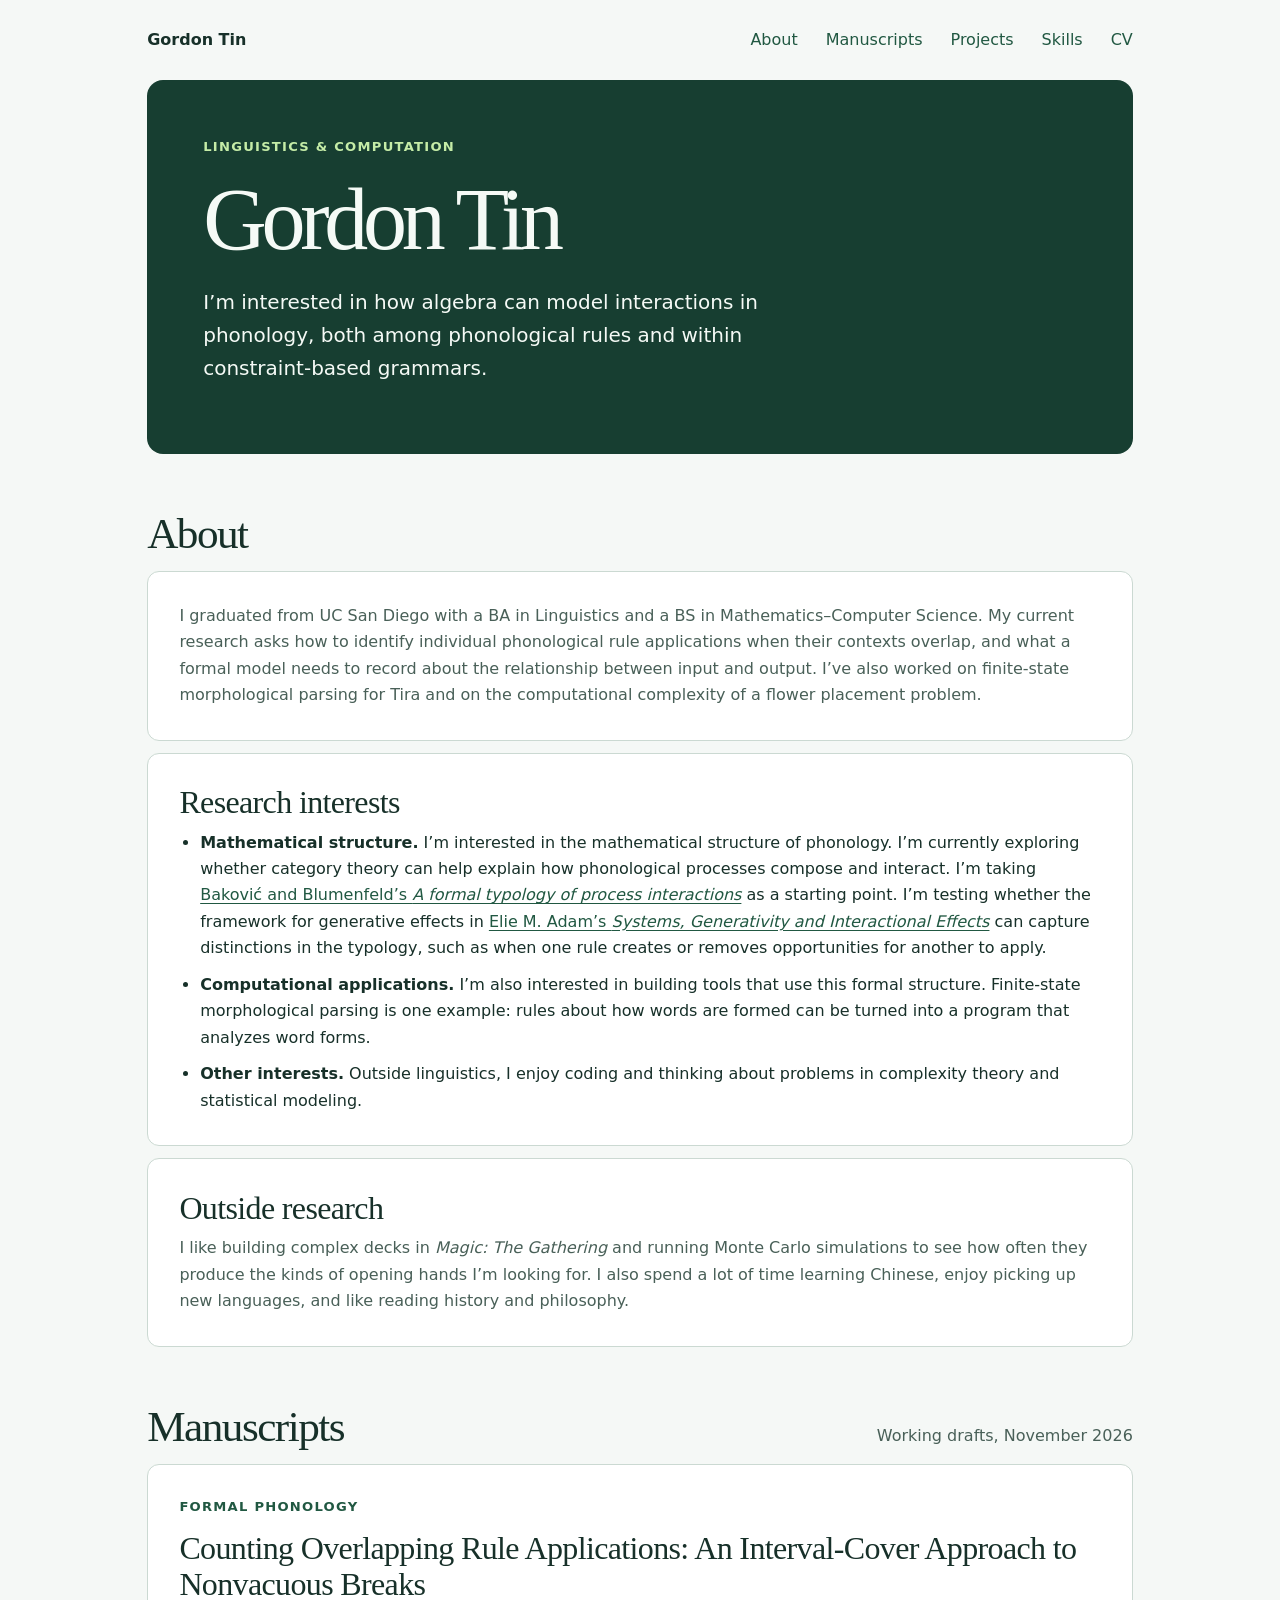
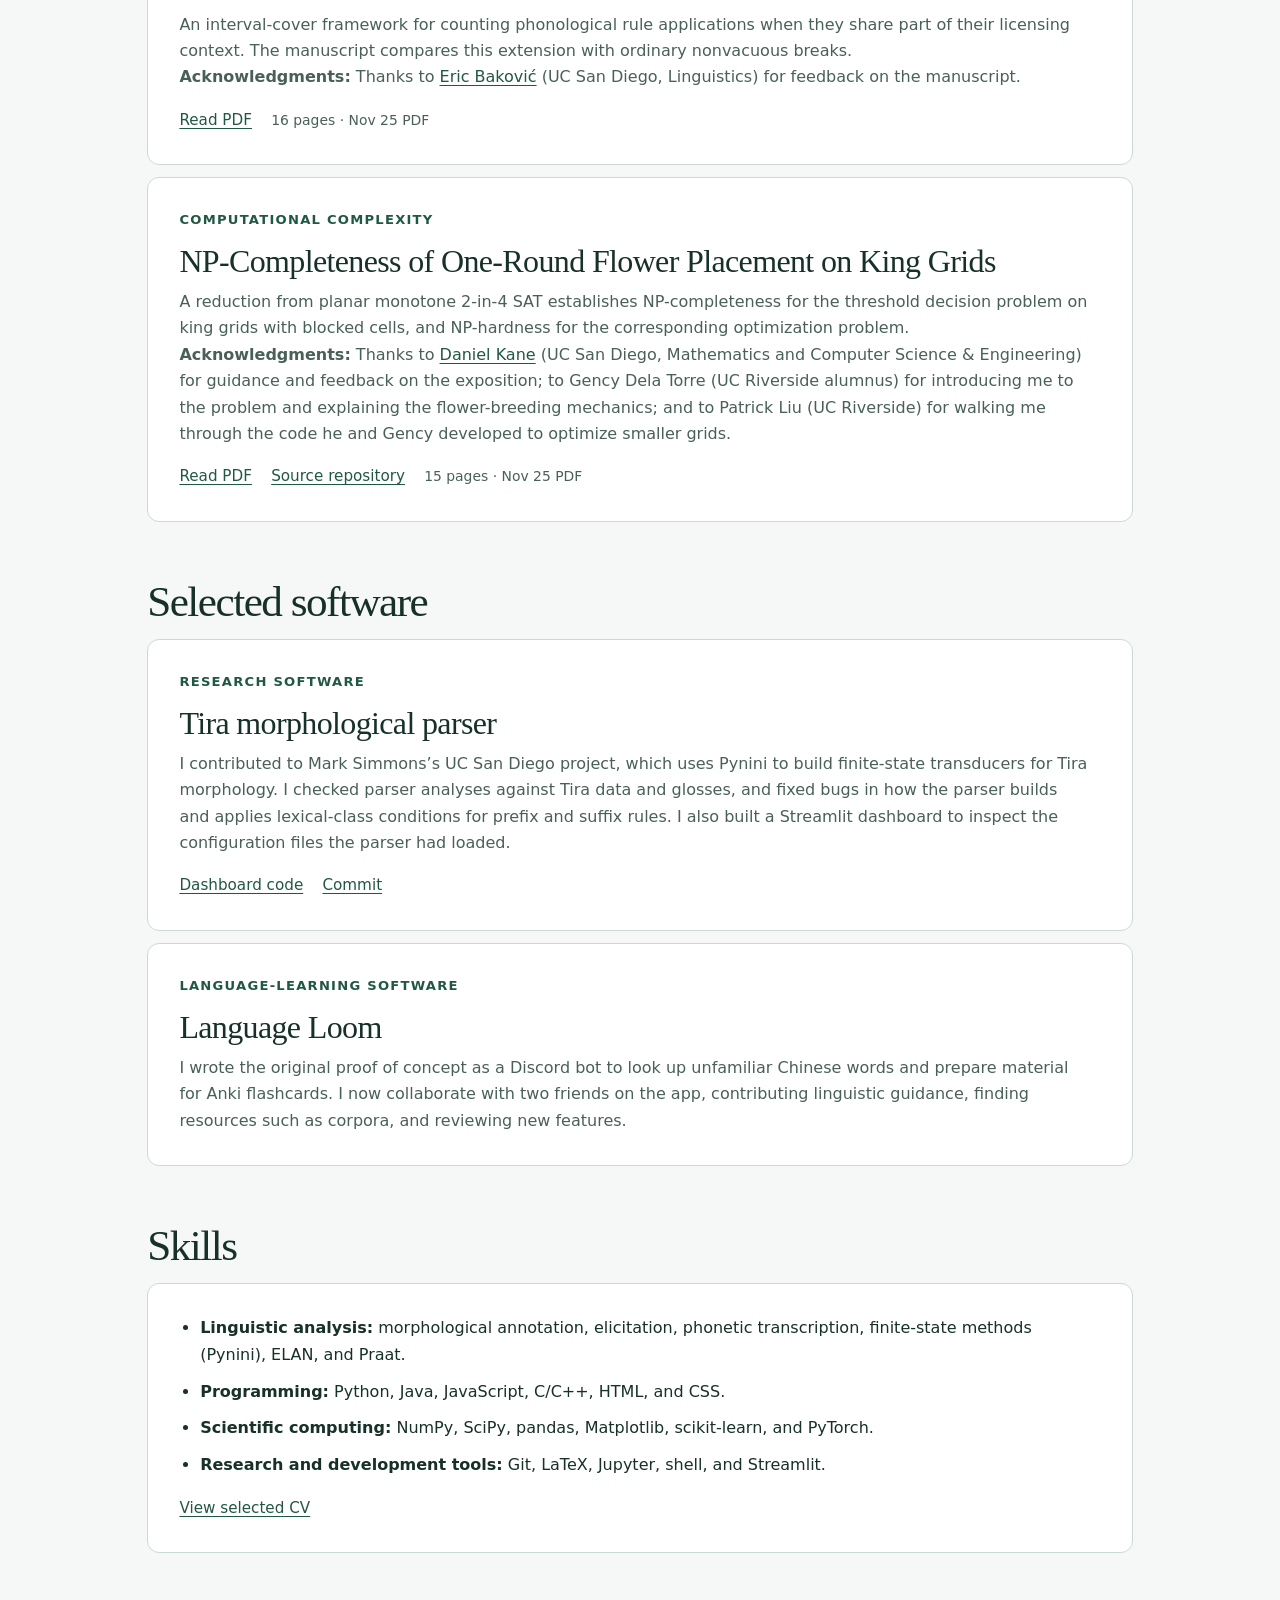
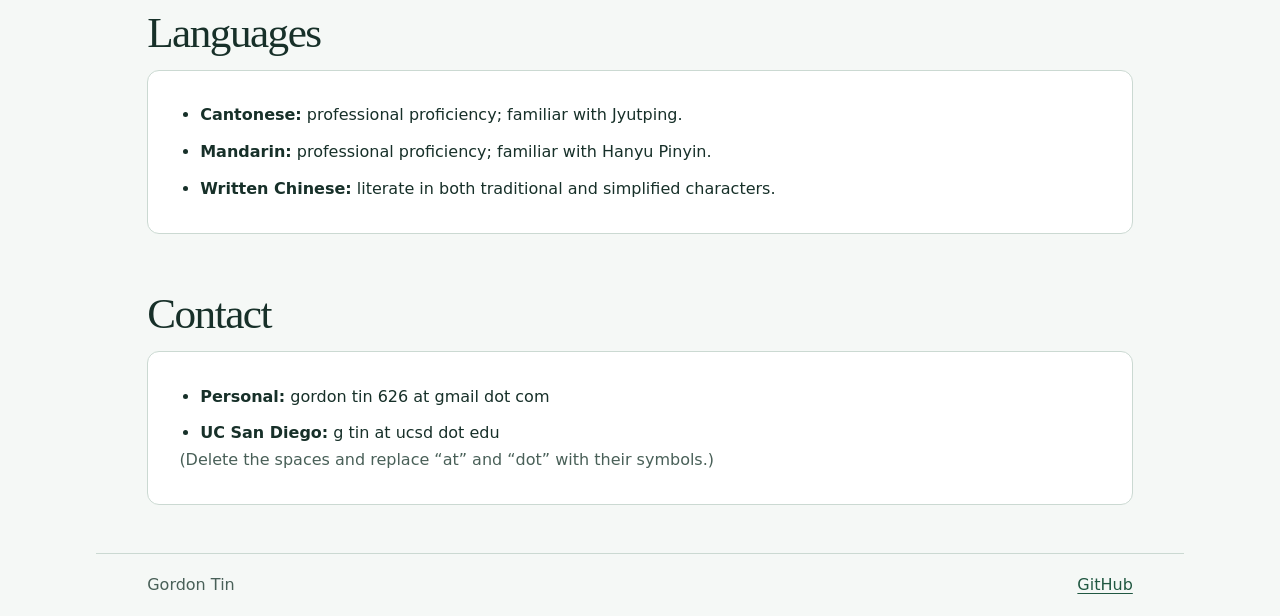
==== commit 733e0932: "Connect Adam’s generativity framework to phonological process interactions" ====
--- a/index.html
+++ b/index.html
@@ -17,7 +17,7 @@
 <div class="entry">
 <h3>Research interests</h3>
 <ul>
-<li><strong>Mathematical structure.</strong> I’m interested in the mathematical structure of phonology. I’m currently exploring whether category theory can help explain how phonological processes compose and interact. I’m taking <a href="https://doi.org/10.3765/pda.v6art3.83">Baković and Blumenfeld’s <em>A formal typology of process interactions</em></a> as a starting point and asking what a category-theoretic treatment would need to preserve about individual rule applications and input–output correspondence.</li>
+<li><strong>Mathematical structure.</strong> I’m interested in the mathematical structure of phonology. I’m currently exploring whether category theory can help explain how phonological processes compose and interact. I’m taking <a href="https://doi.org/10.3765/pda.v6art3.83">Baković and Blumenfeld’s <em>A formal typology of process interactions</em></a> as a starting point. I’m testing whether the framework for generative effects in <a href="https://dspace.mit.edu/entities/publication/b3f194b2-df56-41af-acaa-c726a50b684d">Elie M. Adam’s <em>Systems, Generativity and Interactional Effects</em></a> can capture distinctions in the typology, such as when one rule creates or removes opportunities for another to apply.</li>
 <li><strong>Computational applications.</strong> I’m also interested in building tools that use this formal structure. Finite-state morphological parsing is one example: rules about how words are formed can be turned into a program that analyzes word forms.</li>
 <li><strong>Other interests.</strong> Outside linguistics, I enjoy coding and thinking about problems in complexity theory and statistical modeling.</li>
 </ul>
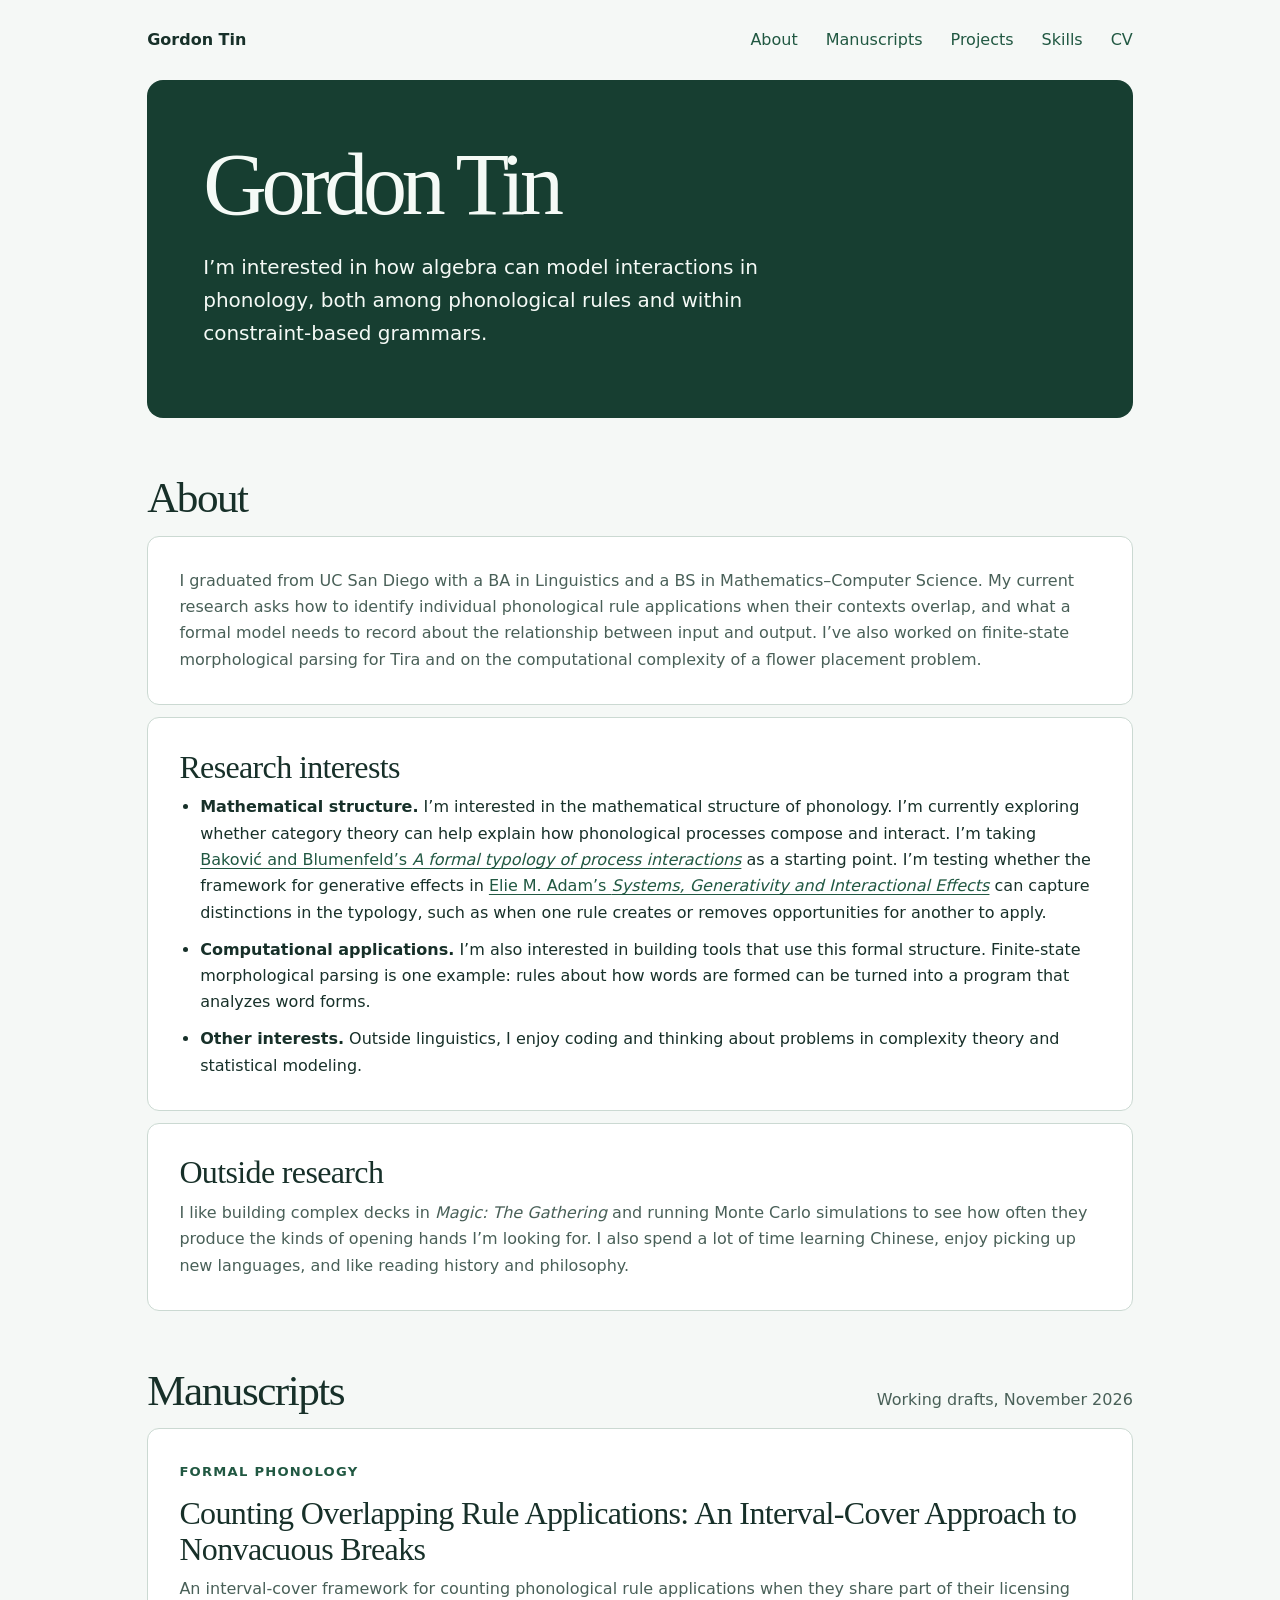
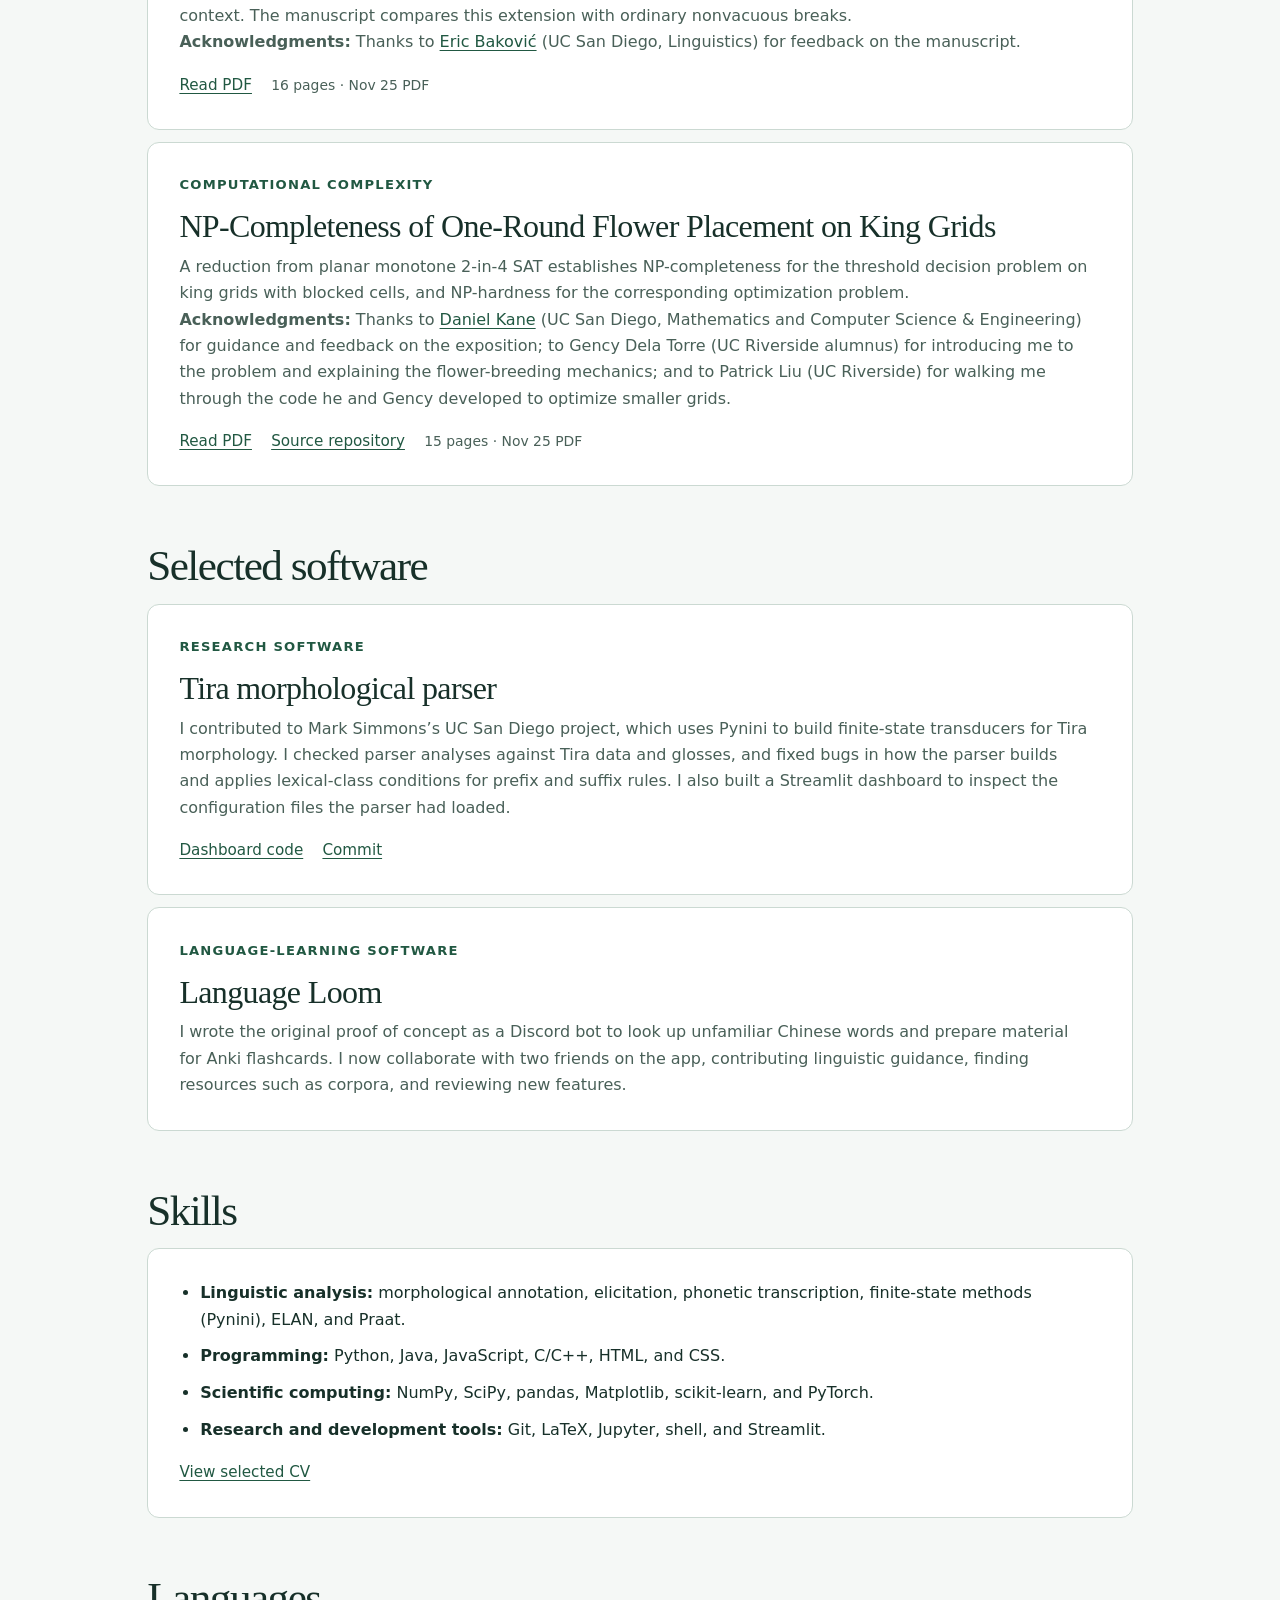
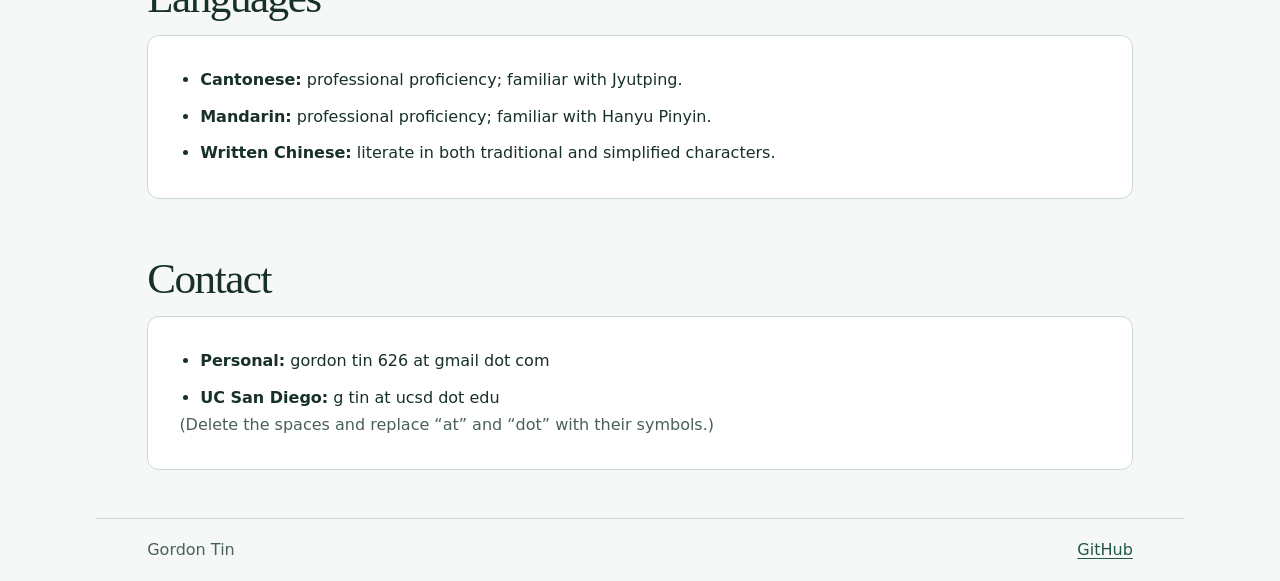
==== commit 5566fa04: "Remove the label above Gordon’s name" ====
--- a/index.html
+++ b/index.html
@@ -7,7 +7,7 @@
 <header class="shell head"><a class="brand" href="./">Gordon Tin</a><nav aria-label="Main"><a href="#about">About</a><a href="#papers">Manuscripts</a><a href="#projects">Projects</a><a href="#skills">Skills</a><a href="cv.html">CV</a></nav></header>
 <main id="main" class="shell">
 <section class="hero" aria-labelledby="name">
-<div><p class="eyebrow">Linguistics &amp; computation</p><h1 id="name">Gordon Tin</h1><p class="lead">I’m interested in how algebra can model interactions in phonology, both among phonological rules and within constraint-based grammars.</p></div>
+<div><h1 id="name">Gordon Tin</h1><p class="lead">I’m interested in how algebra can model interactions in phonology, both among phonological rules and within constraint-based grammars.</p></div>
 </section>
 <section id="about" aria-labelledby="about-title">
 <div class="section-head"><h2 id="about-title">About</h2></div>
